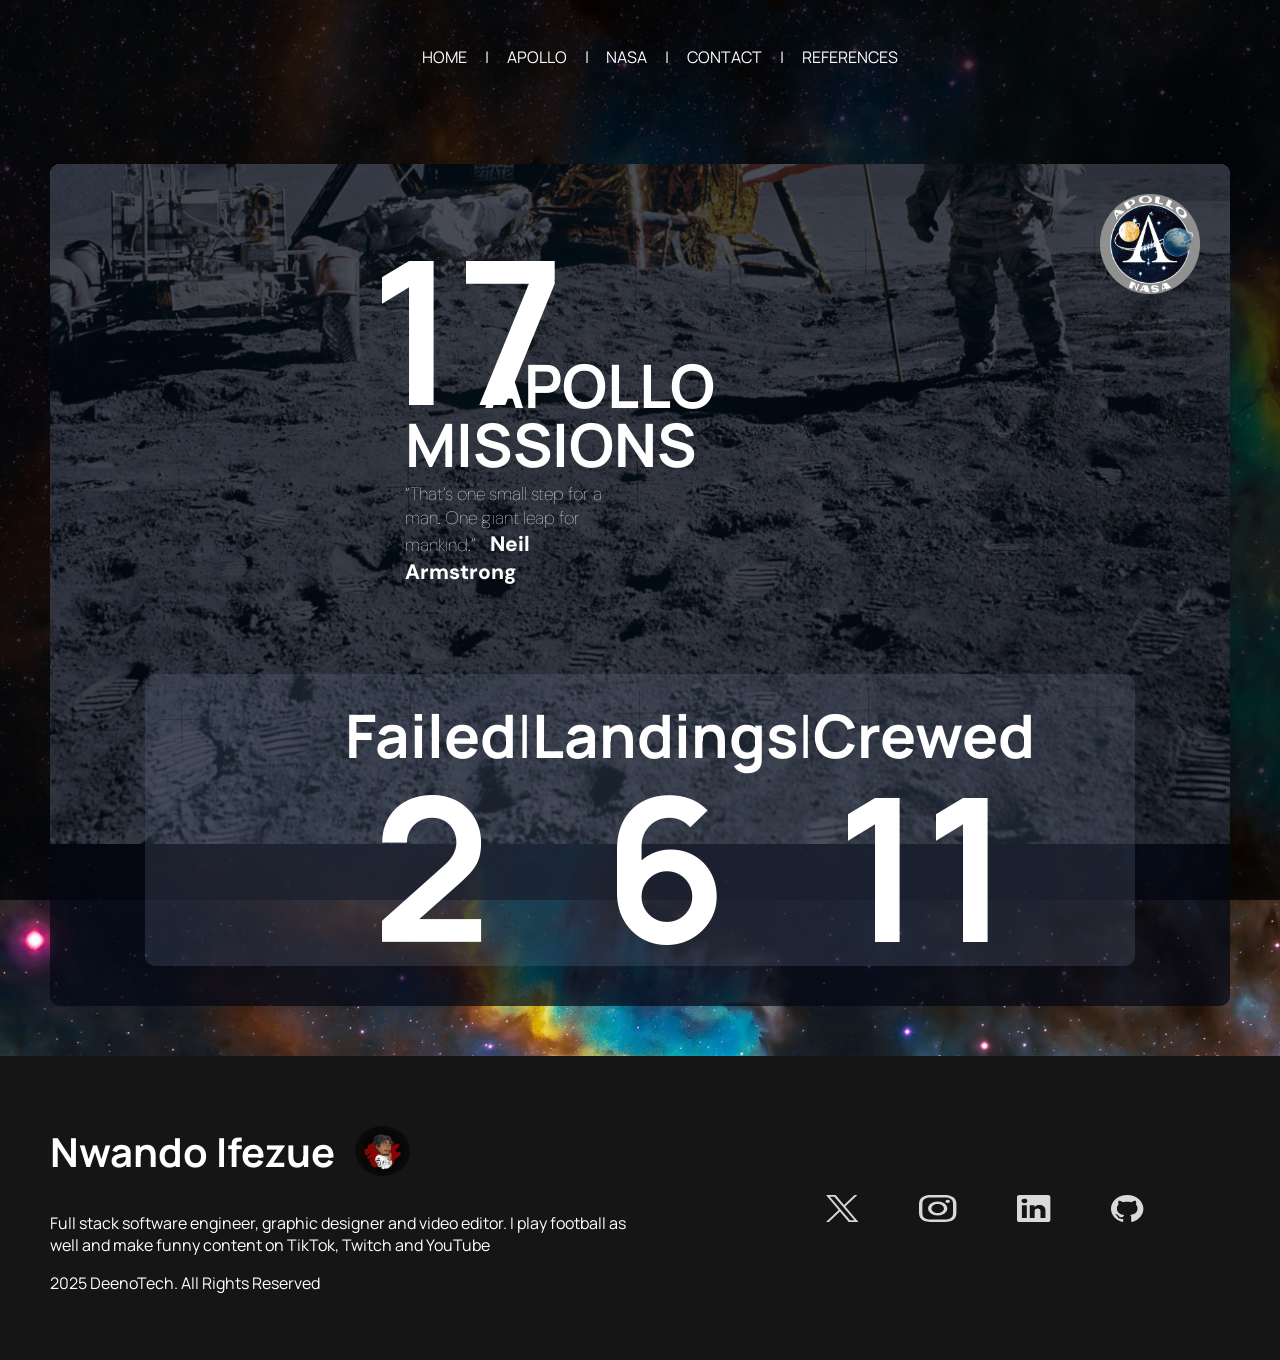
==== pages/apollo.html @ d7e418da "first commit: uploading project progress" ====
<html>
    <head>
        <link rel="stylesheet" href="../styles.css">
        <link href='https://fonts.googleapis.com/css?family=DM Sans' rel='stylesheet'>
        <link href='https://fonts.googleapis.com/css?family=Manrope' rel='stylesheet'>
    </head>
    <body id="apollo-page">
        <div id="background-fade"></div>
        <div class="global_navbar">
            <ul>
                <li><a href="../pages/index.html">HOME</a></li><span>|</span>
                <li><a href="../pages/apollo.html">APOLLO</a></li><span>|</span>
                <li><a href="../pages/nasa.html">NASA</a></li><span>|</span>
                <li><a href="">CONTACT</a></li><span>|</span>
                <li><a href="">REFERENCES</a></li>
            </ul>
        </div>
        <div id="main-body">
            <div id="top-section">
                <img src="../public/images/apollo-pic1.jpg" id="apollo-pic" alt="">
                <img src="../public/images/apollo-Logo.png" id="apollo-logo" alt="">
                <div id="big-text-container">
                    <div id="top-side">
                        <h1 id="big-number">17</h1><h1 id="text" class="heading">APOLLO</h1>
                    </div>
                    <div id="bottom-side">
                        <h1 id="text" class="heading">MISSIONS</h1>
                    </div>
                    <p id="quote">“That’s one small step for a man. One giant leap for mankind.”   <span>  Neil Armstrong</span></p>
                </div>
                <div id="metric-section">

                    <div class="item">
                        <h5>Failed</h5>
                        <h1>2</h1>
                    </div>
                    <span>|</span>
                    <div class="item">
                        <h5>Landings</h5>
                        <h1>6</h1>
                    </div>
                    <span>|</span>
                    <div class="item">
                        <h5>Crewed</h5>
                        <h1>11</h1>
                    </div>
                </div>
            </div>

        </div>
    </body>
        <footer class="global_footer">
            <div class="left-section">
                <div class="name-logo-box">
                    <h1>Nwando Ifezue</h1>
                    <img src="../public/images/deeno-logo.png" alt="">
                </div>
                <p>Full stack software engineer, graphic designer and video editor. I play football as well and make funny content on TikTok, Twitch and YouTube</p>
                <p>2025 DeenoTech. All Rights Reserved</p>
            </div>
            <div class="right-section">
                <div class="social-media-icons">
                    <svg width="33" height="27" viewBox="0 0 33 27" fill="none" xmlns="http://www.w3.org/2000/svg">
                    <path d="M19.2904 11.4339L31.356 0H28.4972L18.0159 9.92579L9.65061 0H0L12.6528 15.0109L0 27H2.85879L13.9205 16.5156L22.7567 27H32.4073L19.2904 11.4339ZM15.3736 15.1427L14.0896 13.647L3.88974 1.75698H8.28142L16.5155 11.3562L17.794 12.8518L28.4959 25.3286H24.1042L15.3736 15.1427Z" fill="#D9D9D9"/>
                    </svg>
                </div>
                <div class="social-media-icons">
                    <svg width="38" height="27" viewBox="0 0 38 27" fill="none" xmlns="http://www.w3.org/2000/svg">
                    <path d="M18.7211 0C13.6368 0 12.9992 0.015554 11.0024 0.0812265C9.00974 0.146778 7.64886 0.375025 6.45802 0.708692C5.22695 1.05369 4.18292 1.51533 3.14218 2.26582C2.10138 3.01631 1.46121 3.76926 0.982833 4.657C0.520008 5.51569 0.2036 6.49704 0.112585 7.93395C0.0215137 9.37389 0 9.83363 0 13.5C0 17.1664 0.0215137 17.6261 0.112585 19.066C0.2036 20.503 0.520008 21.4843 0.982833 22.343C1.46126 23.2307 2.10144 23.9836 3.14218 24.7342C4.18297 25.4847 5.22695 25.9463 6.45802 26.2913C7.64886 26.625 9.00974 26.8532 11.0024 26.9188C12.9992 26.9844 13.6368 27 18.7211 27C23.8054 27 24.443 26.9844 26.4398 26.9188C28.4324 26.8532 29.7933 26.625 30.9841 26.2913C32.2152 25.9463 33.2592 25.4847 34.3 24.7342C35.3408 23.9836 35.981 23.2307 36.4594 22.343C36.9221 21.4843 37.2386 20.503 37.3295 19.066C37.4206 17.6261 37.4422 17.1664 37.4422 13.5C37.4422 9.83363 37.4206 9.37389 37.3295 7.93395C37.2386 6.49704 36.9221 5.51569 36.4594 4.657C35.981 3.76926 35.3408 3.01631 34.3 2.26582C33.2592 1.51533 32.2152 1.05369 30.9841 0.708692C29.7933 0.375025 28.4324 0.146778 26.4398 0.0812265C24.443 0.015554 23.8054 0 18.7211 0ZM18.7211 2.43241C23.7198 2.43241 24.3119 2.4462 26.286 2.51115C28.1113 2.57115 29.1026 2.79108 29.7622 2.97596C30.6361 3.22089 31.2597 3.5134 31.9148 3.98581C32.57 4.45821 32.9756 4.90795 33.3153 5.53807C33.5716 6.01378 33.8766 6.72862 33.9598 8.04484C34.0499 9.46838 34.069 9.89537 34.069 13.5C34.069 17.1046 34.0499 17.5316 33.9598 18.9552C33.8766 20.2714 33.5716 20.9862 33.3153 21.4619C32.9756 22.0921 32.57 22.5418 31.9148 23.0142C31.2597 23.4866 30.6361 23.7791 29.7623 24.024C29.1026 24.2089 28.1113 24.4288 26.286 24.4888C24.3123 24.5538 23.7202 24.5676 18.7211 24.5676C13.722 24.5676 13.13 24.5538 11.1562 24.4888C9.33083 24.4288 8.33959 24.2089 7.67996 24.024C6.80603 23.7791 6.18241 23.4866 5.52736 23.0142C4.87225 22.5418 4.46655 22.092 4.1269 21.4619C3.87052 20.9862 3.5656 20.2714 3.48233 18.9552C3.39226 17.5316 3.37314 17.1046 3.37314 13.5C3.37314 9.89537 3.39226 9.46838 3.48233 8.04484C3.5656 6.72858 3.87052 6.01378 4.1269 5.53811C4.46655 4.90791 4.87225 4.45821 5.5273 3.98585C6.18241 3.5134 6.80609 3.22089 7.6799 2.97596C8.33958 2.79108 9.33089 2.57115 11.1562 2.51115C13.1302 2.4462 13.7224 2.43241 18.7211 2.43241" fill="#D9D9D9"/>
                    <path d="M18.7211 18.0002C15.2745 18.0002 12.4806 15.9855 12.4806 13.5002C12.4806 11.0149 15.2745 9.00017 18.7211 9.00017C22.1675 9.00017 24.9614 11.0149 24.9614 13.5002C24.9614 15.9855 22.1675 18.0002 18.7211 18.0002ZM18.7211 6.56776C13.4116 6.56776 9.10748 9.67149 9.10748 13.5002C9.10748 17.3289 13.4116 20.4326 18.7211 20.4326C24.0304 20.4326 28.3345 17.3289 28.3345 13.5002C28.3345 9.67149 24.0304 6.56776 18.7211 6.56776ZM30.9609 6.29386C30.9609 7.18859 29.9551 7.91385 28.7144 7.91385C27.4737 7.91385 26.4678 7.18859 26.4678 6.29386C26.4678 5.39916 27.4737 4.67383 28.7144 4.67383C29.9551 4.67383 30.9609 5.39916 30.9609 6.29386Z" fill="#D9D9D9"/>
                    </svg>
                </div>
                <div class="social-media-icons">
                    <svg width="34" height="27" viewBox="0 0 34 27" fill="none" xmlns="http://www.w3.org/2000/svg">
                    <path d="M33.3604 1.98529V25.0147C33.3604 25.5412 33.102 26.0462 32.642 26.4185C32.1819 26.7908 31.558 27 30.9074 27H2.45297C1.8024 27 1.17848 26.7908 0.718459 26.4185C0.258437 26.0462 0 25.5412 0 25.0147L0 1.98529C0 1.45876 0.258437 0.953794 0.718459 0.581479C1.17848 0.209164 1.8024 0 2.45297 0L30.9074 0C31.558 0 32.1819 0.209164 32.642 0.581479C33.102 0.953794 33.3604 1.45876 33.3604 1.98529ZM9.81189 10.3235H4.90594V23.0294H9.81189V10.3235ZM10.2534 5.95588C10.256 5.65554 10.1855 5.35773 10.0458 5.07945C9.90622 4.80117 9.70024 4.54787 9.43966 4.33402C9.17907 4.12017 8.869 3.94996 8.52714 3.8331C8.18527 3.71624 7.81832 3.65502 7.44722 3.65294H7.35892C6.60426 3.65294 5.88051 3.89557 5.34688 4.32746C4.81326 4.75934 4.51347 5.3451 4.51347 5.95588C4.51347 6.56666 4.81326 7.15242 5.34688 7.58431C5.88051 8.01619 6.60426 8.25882 7.35892 8.25882C7.73004 8.26621 8.09932 8.21435 8.44566 8.10619C8.79201 7.99803 9.10863 7.8357 9.37743 7.62847C9.64623 7.42124 9.86195 7.17318 10.0123 6.89845C10.1626 6.62372 10.2445 6.32772 10.2534 6.02735V5.95588ZM28.4545 15.3106C28.4545 11.4909 25.452 10.0059 22.4692 10.0059C21.4926 9.9663 20.5202 10.1347 19.6491 10.4942C18.7779 10.8537 18.0384 11.3917 17.5044 12.0547H17.367V10.3235H12.7555V23.0294H17.6614V16.2715C17.5905 15.5793 17.8599 14.8925 18.411 14.3602C18.9622 13.8279 19.7506 13.4931 20.605 13.4285H20.7914C22.3515 13.4285 23.5093 14.2226 23.5093 16.2238V23.0294H28.4152L28.4545 15.3106Z" fill="#D9D9D9"/>
                    </svg>
                </div>
                <div class="social-media-icons">
                    <svg width="33" height="27" viewBox="0 0 33 27" fill="none" xmlns="http://www.w3.org/2000/svg">
                    <path fill-rule="evenodd" clip-rule="evenodd" d="M16.217 0C7.24944 0 0 6.18747 0 13.8422C0 19.9611 4.64496 25.1406 11.0888 26.9737C11.8944 27.1115 12.1895 26.6759 12.1895 26.3094C12.1895 25.9885 12.1629 24.8886 12.1629 23.7425C7.65176 24.5676 6.71234 22.0924 6.71234 22.0924C5.98737 20.4881 4.91318 20.0758 4.91318 20.0758C3.43667 19.2279 5.02073 19.2279 5.02073 19.2279C6.65857 19.3195 7.51798 20.6487 7.51798 20.6487C8.9676 22.757 11.3035 22.1613 12.2433 21.7945C12.3774 20.9007 12.8073 20.282 13.2637 19.9383C9.66569 19.6174 5.88015 18.4257 5.88015 13.1087C5.88015 11.5962 6.52413 10.3587 7.54454 9.39624C7.38354 9.05256 6.81956 7.63141 7.70587 5.72932C7.70587 5.72932 9.07515 5.36257 12.1626 7.15019C13.4845 6.84719 14.8477 6.69305 16.217 6.69175C17.5863 6.69175 18.9822 6.85235 20.2711 7.15019C23.3589 5.36257 24.7282 5.72932 24.7282 5.72932C25.6145 7.63141 25.0502 9.05256 24.8892 9.39624C25.9365 10.3587 26.5539 11.5962 26.5539 13.1087C26.5539 18.4257 22.7684 19.5943 19.1435 19.9383C19.7344 20.3737 20.2442 21.1986 20.2442 22.505C20.2442 24.3612 20.2177 25.851 20.2177 26.3091C20.2177 26.6759 20.5131 27.1115 21.3184 26.974C27.7622 25.1403 32.4072 19.9611 32.4072 13.8422C32.4338 6.18747 25.1578 0 16.217 0Z" fill="#D9D9D9"/>
                    </svg>
                </div>
            </div>
        </footer>
        
</html>
---- styles.css ----
body{
    background-color: #000000;
    color: white;
    
}
.global_navbar{
    font-family: Manrope;
    width: 100%;
    padding: 30px 0px;
    display: flex;
    justify-content: center;
    align-items: center;
    ul{
        width: 40%;
        display: flex;
        justify-content: space-evenly;
        align-items: center;
        li{
            list-style: none;
            a{
                text-decoration: none;
                color: white;
            }
        }
        span{
            color: white;
        }
    }
}
#homepage{
    margin: 0px;
    #main-body{
        background-image: url('../deep_space_website/public/images/horizon_bg.jpg');
        background-repeat: no-repeat;
        background-size: cover;
        height: 95%;
        padding: 30px;
        display: flex;
        justify-content: center;
        align-items: center;
        #left-container{
            font-family: DM Sans;
            width: 50%;
            h1{
                font-size: 120px;
                font-weight: bold;
                padding: 0;
                margin: 0;
                line-height: 90%;
            }
            h1:last-child{
                color: #076BB6;
            }
            #button-container{
                display: flex;
                margin: 30px 0px;
                button{
                    width: 30%;
                    padding: 20px;
                    font-size: 18px;
                    font-weight: bold;
                    background-color: transparent;
                    color: white;
                    border: 2px solid #076BB6;
                    border-radius: 10px;
                    &:first-child{
                        margin-right: 20px
                    }
                }
            }
        };
        #right-container{
            width: 50%;
            /* height: 100%; */
            /* background-color: #07B68D; */
            #right-inner{
                background-color: #1B2740;
                border-radius: 15px;
                display: flex;
                /* justify-content: space-evenly; */
                align-items: center;
                #page-nav{
                    padding: 20px;
                    display: block;
                    justify-content: center;
                    align-self: center;
                    width: 40%;
                    .nav-btns{
                        padding: 40px;
                        margin: 30px 0px;
                        display: flex;
                        justify-content: center;
                        align-items: center;
                        border-radius: 15px;
                    }
                    #apollo-btn{
                        background-color: #7E6EA4;
                        width: 200px;
                        height: 200px;
                        img{
                            height: 120px;
                        }
                    }
                    #nasa-btn{
                        background-color: #707E9A;
                        width: 120px;
                        height: 120px;
                        img{
                            height: 60px;
                        }
                    }
                }
                #slide-anims{
                    width: 60%;
                    height: 50vh;
                    margin: 40px 0px;
                    position: relative;
                    .slide-boxes{
                        position: absolute;
                        border-radius: 20px;
                        height: 90%;
                        width: 70%;
                        /* top: 0px */
                    }
                    #aux-slide-1{
                        top: 0px;
                        left: 40px;
                        background-color: #1B2740;
                        border: 2px solid #07B68D;
                    }
                    #aux-slide-2{
                        top: 15px;
                        left: 30px;
                        background-color: #1B2740;
                        border: 2px solid #B67307;
                    }
                    #aux-slide-3{
                        top: 30px;
                        left: 20px;
                        background-color: #1B2740;
                        border: 2px solid #973131;
                    }
                    #main-slide{
                        /* z-index: 1; */
                        top: 45px;
                        left: 10px;
                        background-color: #076ab6;
                        overflow: hidden;
                        img{
                            width: 100%;
                            height: 100%;
                        }
                    }
                }
            }
        };
    }
}

#nasa-page{
    background-image: url('../deep_space_website/public/images/nasa-bg.jpg');
    background-repeat: no-repeat;
    background-size: cover;
    #background-fade{
        background-color: #00000099;
        height: 100%;
        width: 100%;
        z-index: -1;
        position: fixed;
    }
    margin: 0px;
    padding: 0px 40px;
    font-family: Manrope;
    #main-body{
        margin-top: 50px;
        height: 100%;
        #intro{
            margin: 30px;
            overflow: hidden;
            h1{
                text-align: center;
                margin: 20px 0px;
            }
            #intro-article {
                #img-container{
                    float: left;
                    margin-right: 15px;
                    width: 40%;
                    padding: 30px;
                    opacity: 60%;
                    position: relative;
                    .article-img{
                        width: 100%;
                    }
                    .article-logo{
                        width: 20%;
                        position: absolute;
                        top: 40%;
                        right: 40%;
                    }
                }
                #text-container{
                    padding: 30px;
                }
            }
        }
        #achievments{
            margin: 100px 0px;
            padding: 30px;
            font-size: 20px;
            display: block;
            justify-content: center;
            align-items: center;
            h1{
                text-align: center;
            }
            #list-container{
                li{
                    margin: 20px;
                }
            }
        }
        #space-shuttles{
            padding: 50px;
            width: 100%;
            display: flex;
            justify-content: center;
            #grid-container{
                display: grid;
                grid-template-columns: repeat(5, 1fr);
                grid-template-rows: repeat(4, 1fr);
                width: 70%;
                aspect-ratio: 4 / 3;
                gap: 4px;
                padding: 4px;
                /* border: 1px solid hsl(210deg 8% 50%); */
                border-radius: 4px;
                .shuttle-box{
                    background-color: #0000008b;  
                    display: grid;
                    place-content: center;
                    overflow: hidden;
                    border-radius: 2px;
                    color: white;
                    font-weight: bold;      
                    position: relative;  
                    justify-content: center;
                    align-items: center;   
                    border-radius: 10px;
                    margin: 10px;
                    img{
                        position: absolute;
                        margin: auto;
                        z-index: -1;
                    }
                    .intext-box{
                        position: absolute;
                        width: 100%;
                        /* text-align: left; */
                        top: 0px;
                        padding: 20px;
                        h3{
                            font-size: 35px;
                            font-weight: bold;
                            margin: 0px;
                        }
                        p{
                            font-size: 20px;
                            font-style: normal;
                            font-weight: 900;
                        }
                    }
                }
                .text-box{
                    height: 100%;
                    border-radius: 10px;
                }
                #shuttle-1{
                    grid-column: span 3;
                    img{
                        width: 100%;
                    }
                }
                #text-box-1{
                    grid-column: span 2;
                    display: flex;

                    #text-container{
                        margin-top: auto;
                        padding: 10px;
                        h1{
                            font-size: 50px;
                            margin: 0px;
                        }
                    }
                }
                #shuttle-2{
                    grid-column: span 2;
                    grid-row: span 3;
                    img{
                        height: 100%;
                    }

                }
                #shuttle-3{
                    grid-row: span 1;
                    grid-column: span 3;
                    img{
                        width: 100%;
                    }
                }
                #shuttle-4{
                    grid-row: span 2;
                    grid-column: span 2;
                    img{
                        height: 100%;
                    }
                }
                #text-box-2{
                    grid-row: span 2;
                    display: flex;
                    #text-box-2_wrapper{
                        margin: auto;
                        h1{
                            font-size: 60px;
                            margin: 0px;
                        }
                        p{
                            font-size: 20px;
                            margin: 0px;
                        }
                        #missions-metric{
                            h1{
                                color: #6B75FF;
                            }
                        }
                        #shuttles-metric{
                            h1{
                                color: #278EDC;
                            }
                        }
                    }
                }
            }
            
        }

        #space-station{
            display: flex;
            justify-content:center;
            padding: 100px;
            #image{
                background-color: #000000;
                width: 40%;
                margin-right: 30px;
                position: relative;
                #text-container{
                    position: absolute;
                    bottom: 0px;
                    padding: 20px;
                    h1{
                        font-size: 70px;
                        margin: 0%;
                        font-weight: bold;
                    }
                }
                img{
                    width: 100%;
                    opacity: 50%;
                }
            }
            #text{
                width: 40%;
            }
        }

        #nasa-iotd{
            width: 100%;
            text-align: center;
            margin-top: 300px;
            h1{
                padding: 30px;
            }
            img{
                border-radius: 10px;
            }
        }
    }
}

#apollo-page{
    background-image: url('./public/images/apollo-bg.jpg');
    background-repeat: no-repeat;
    background-size: cover;
    margin: 0px;
    font-family: Manrope;
    #background-fade{
        background-color: #000000bf;
        height: 100%;
        width: 100%;
        z-index: -1;
        position: absolute;
    }
    #main-body{
        padding: 50px;
        #top-section{
            background-color: #040815b6;  
            border-radius: 10px;
            overflow: hidden;
            position: relative;
            place-content: center;
            justify-content: center;
            align-items: center;
            margin: 0px;
            #apollo-logo{
                position: absolute;
                width: 100px;
                right: 0px;
                margin: 30px;
            }
            #apollo-pic{
                position: absolute;
                margin: -500px 0px -100px 0px;
                z-index: -1;
                width: 100%;
                transform: scaleX(-1);
            }
            #big-text-container{
                justify-content: center;
                align-items: center;
                width: 20%;
                padding: 20px;
                margin: 50px 300px;
                .heading{
                    font-size: 60px;
                    margin: 0px;
                    line-height: 40px;
                }
                #top-side{
                    display: flex;
                    position: relative;
                    #big-number{
                        font-size: 200px;
                        line-height: 190px;
                        font-weight: bold;
                        margin: 0px;
                    }
                    #text{
                        position: absolute;
                        margin-top: auto;
                        top: 130.5px;
                        left: 113.5px;
                    }
                }
                #bottom-side{
                    #text{
                        margin-left: 35px;
                    }
                }
                #quote{
                    font-size: 18px;
                    font-family: DM Sans;
                    font-weight: 100;
                    margin-left: 35px;

                }
                span{
                    font-size: 21;
                    font-weight: 800;
                    margin-left: 10px;
                }
            }
            #metric-section{
                background-color: #707e9a37;
                display: flex;
                justify-content: space-between;
                padding: 20px 200px 10px 200px;
                width: 50%;
                margin: auto;
                margin-bottom: 40px;
                border-radius: 10px;
                span{
                    font-size: 60px;
                }
                .item{
                    text-align: center;
                    h5{
                        margin: 0px;
                        font-size: 60px;
                    }
                    h1{
                        font-size: 200px;
                        margin: 0px;
                        line-height: 180px;
                    }
                }
            }
        }
    }
}

.global_footer{
    background-color: #151515;
    color: white;
    display: flex;
    align-items: center;
    font-family: Manrope;
    .left-section{
        padding: 50px;
        width: 50%;
        .name-logo-box{
            display: flex;
            align-items: center;
            h1{
                font-size: 40px;
                margin: 0px;
            }
            img{
                height: 50px;
                margin: 20px;
                border-radius: 50%;
            }
        }
    }
    .right-section{
        width: 50%;
        display: flex;
        justify-content: center;
        align-items: center;
        .social-media-icons{
            margin: 30px;
        }
    }
}
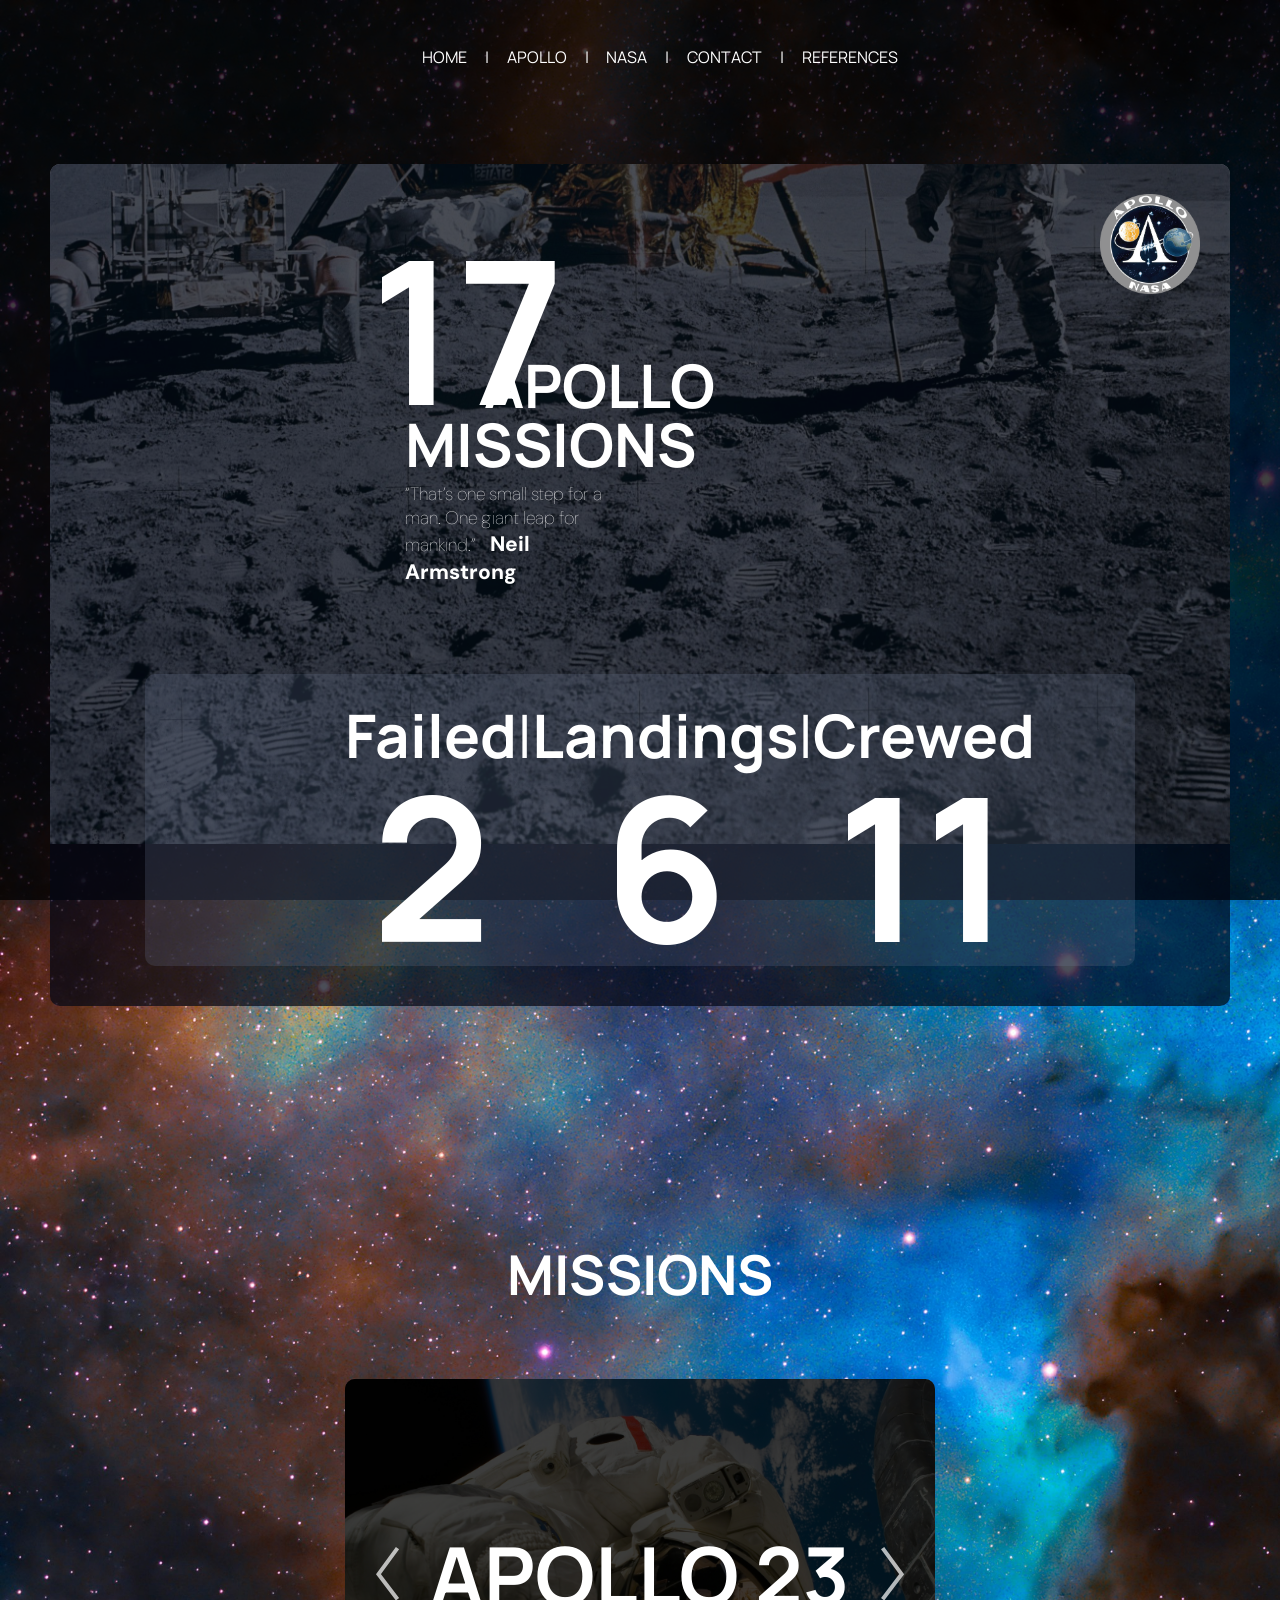
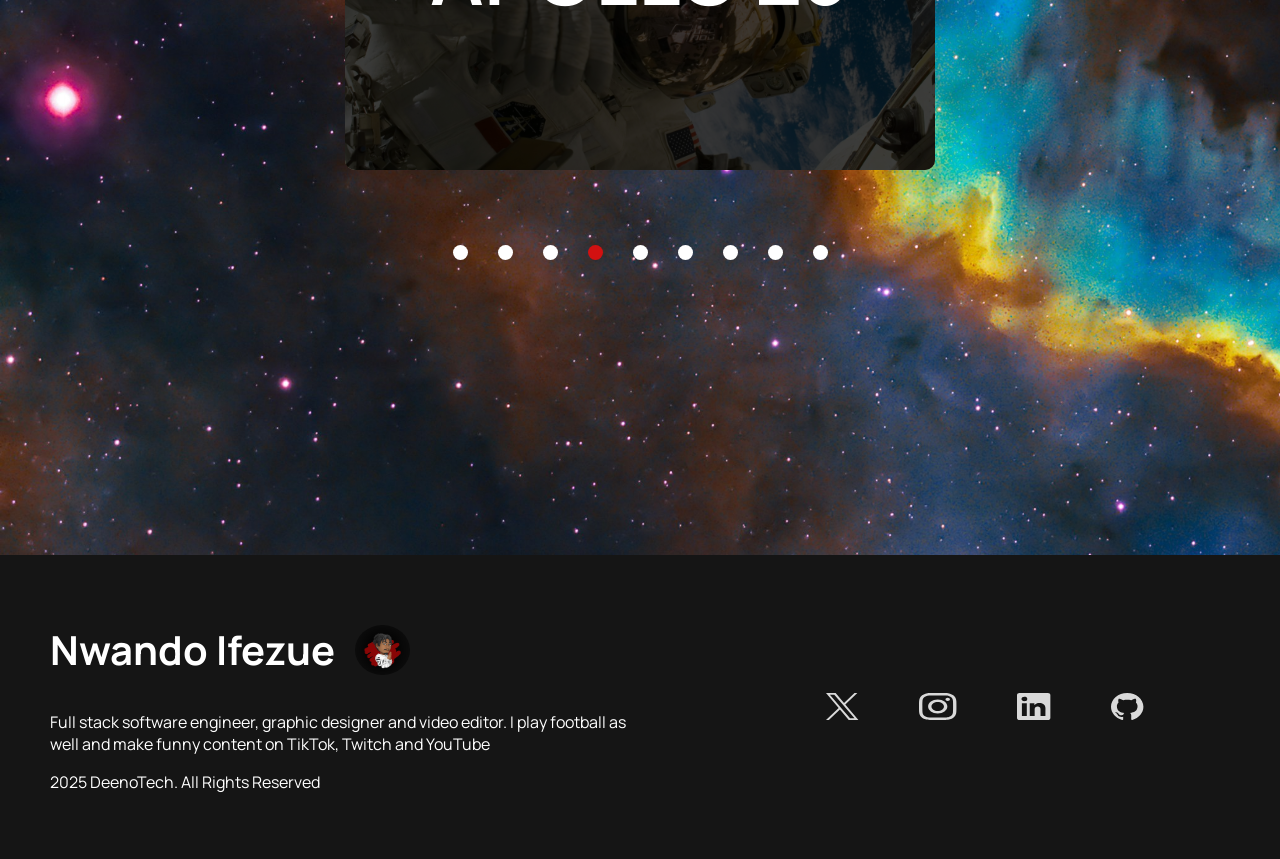
==== commit 08ef720c: "apollo page" ====
--- a/pages/apollo.html
+++ b/pages/apollo.html
@@ -46,7 +46,36 @@
                     </div>
                 </div>
             </div>
+            <div id="missions">
+                <h1 id="header">MISSIONS</h1>
 
+                <div id="carousel-container">
+                    <div id="active-carousel">
+                        <div id="carousel-options">
+                            <button id="prev" class="carousel-buttons">
+                                <img src="../public/assets/chevron-left.svg" alt="">
+                            </button>
+                            <h1 id="active-carousel-label">APOLLO 23</h1>
+                            <button id="next" class="carousel-buttons">
+                                <img src="../public/assets/chevron-right.svg" alt="">
+                            </button>
+                        </div>
+                        <img src="../public/images/floating-in-space.jpg" id="active-carousel-image" alt="">
+                    </div>
+                </div>
+
+                <div id="active-carousel-indicator">
+                    <span class="carousel-indicator"></span>
+                    <span class="carousel-indicator"></span>
+                    <span class="carousel-indicator"></span>
+                    <span class="carousel-indicator active"></span>
+                    <span class="carousel-indicator"></span>
+                    <span class="carousel-indicator"></span>
+                    <span class="carousel-indicator"></span>
+                    <span class="carousel-indicator"></span>
+                    <span class="carousel-indicator"></span>
+                </div>
+            </div>
         </div>
     </body>
         <footer class="global_footer">
--- a/styles.css
+++ b/styles.css
@@ -399,7 +399,7 @@
         height: 100%;
         width: 100%;
         z-index: -1;
-        position: absolute;
+        position: fixed;
     }
     #main-body{
         padding: 50px;
@@ -496,6 +496,69 @@
                 }
             }
         }
+        #missions{
+            text-align: center; 
+            margin: 200px 0px;
+            #header{
+                font-size: 55px;
+                padding: 30px;
+            }
+            #carousel-container{
+                display: flex;
+                justify-content: center;
+                align-items: center;
+                width: 100%;
+                margin: 20px 0px;
+                #active-carousel{
+                    width: 50%;
+                    height: 50%;
+                    position: relative;
+                    border-radius: 10px;
+                    overflow: hidden;
+                    #active-carousel-image{
+                        width: 100%;
+                    }
+                    #carousel-options{
+                        position: absolute;
+                        width: 100%;
+                        height: 100%;
+                        z-index: 1;
+                        background-color: #000000c2;
+                        display: flex;
+                        align-items: center;
+                        justify-content: space-evenly;
+                        #active-carousel-label{
+                            font-size: 80px;
+                        }
+                        .carousel-buttons{
+                            padding: 0px;
+                            margin: 0px;
+                            border: none;
+                            background-color: rgba(0, 0, 0, 0);
+                            color: white;
+                        }
+                    }
+                }
+            }
+
+            #active-carousel-indicator{
+                display: flex;
+                justify-content: center;
+                align-items: center;
+                padding: 30px;
+                margin: 30px;
+                .carousel-indicator{
+                    height: 15px;
+                    width: 15px;
+                    border-radius: 50%;
+                    background-color: #ffffff;
+                    margin: 15px;
+                }
+                .active{
+                    background-color: #D21111;
+                }
+            }
+        }
     }
 }
 
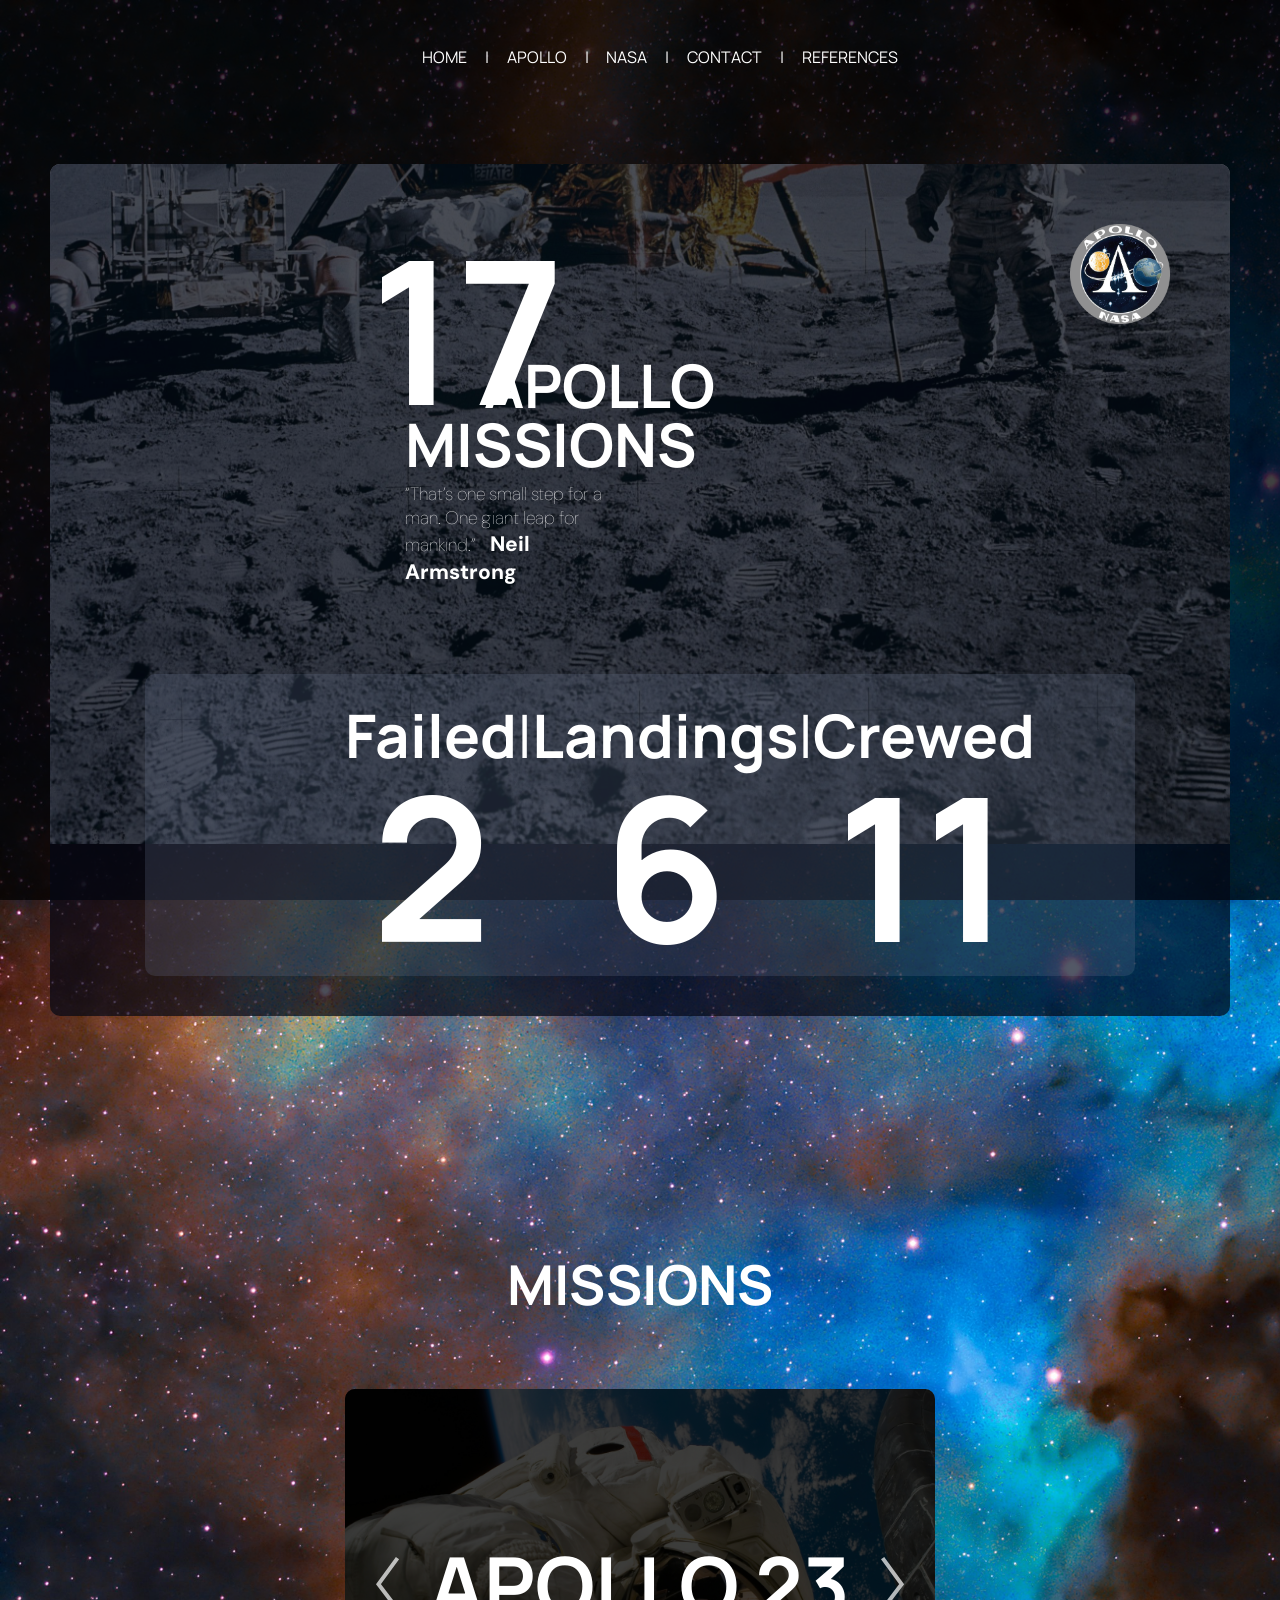
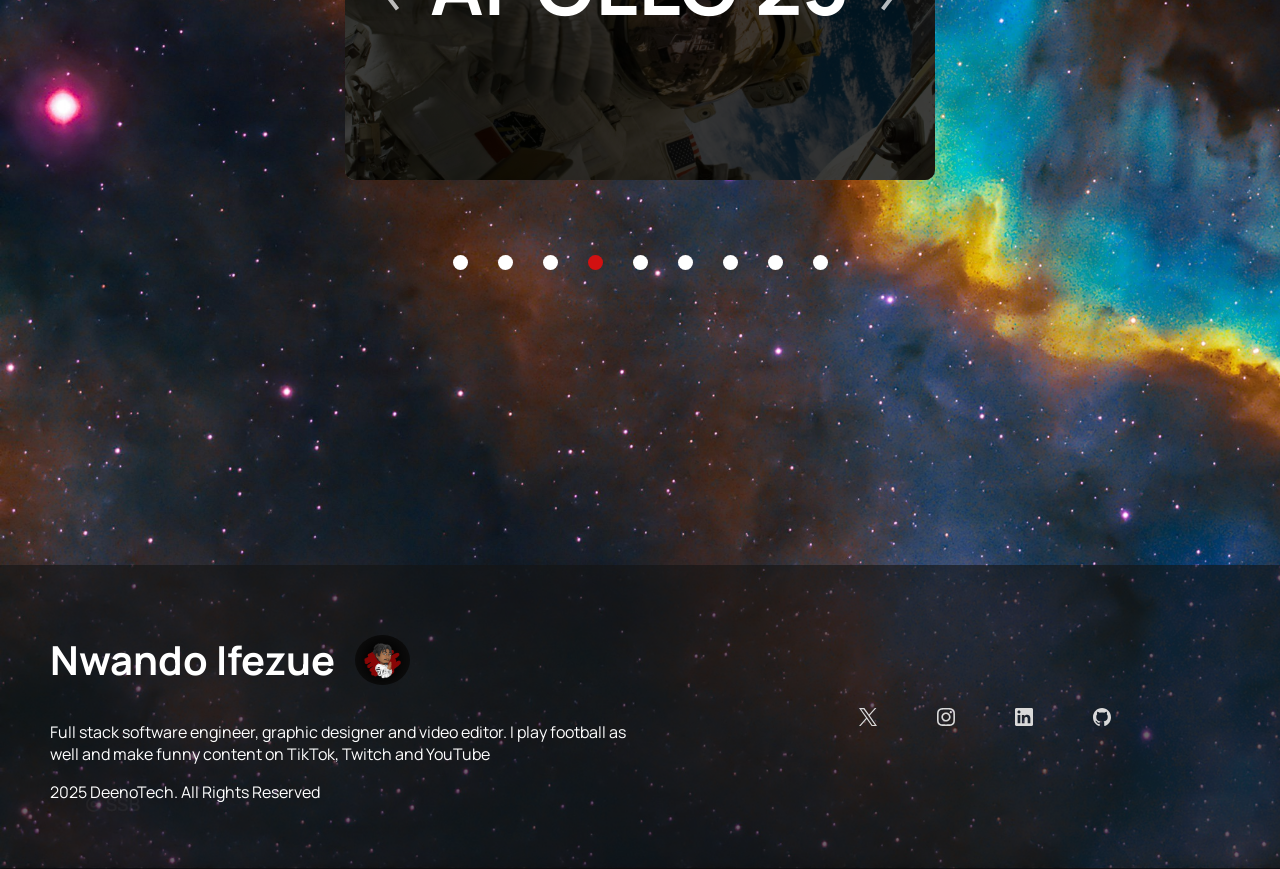
==== commit 7d88da0f: "contact page and changed moved svgs to files" ====
--- a/pages/apollo.html
+++ b/pages/apollo.html
@@ -11,7 +11,7 @@
                 <li><a href="../pages/index.html">HOME</a></li><span>|</span>
                 <li><a href="../pages/apollo.html">APOLLO</a></li><span>|</span>
                 <li><a href="../pages/nasa.html">NASA</a></li><span>|</span>
-                <li><a href="">CONTACT</a></li><span>|</span>
+                <li><a href="../pages/contact.html">CONTACT</a></li><span>|</span>
                 <li><a href="">REFERENCES</a></li>
             </ul>
         </div>
@@ -78,38 +78,29 @@
             </div>
         </div>
     </body>
-        <footer class="global_footer">
-            <div class="left-section">
-                <div class="name-logo-box">
-                    <h1>Nwando Ifezue</h1>
-                    <img src="../public/images/deeno-logo.png" alt="">
-                </div>
-                <p>Full stack software engineer, graphic designer and video editor. I play football as well and make funny content on TikTok, Twitch and YouTube</p>
-                <p>2025 DeenoTech. All Rights Reserved</p>
-            </div>
-            <div class="right-section">
-                <div class="social-media-icons">
-                    <svg width="33" height="27" viewBox="0 0 33 27" fill="none" xmlns="http://www.w3.org/2000/svg">
-                    <path d="M19.2904 11.4339L31.356 0H28.4972L18.0159 9.92579L9.65061 0H0L12.6528 15.0109L0 27H2.85879L13.9205 16.5156L22.7567 27H32.4073L19.2904 11.4339ZM15.3736 15.1427L14.0896 13.647L3.88974 1.75698H8.28142L16.5155 11.3562L17.794 12.8518L28.4959 25.3286H24.1042L15.3736 15.1427Z" fill="#D9D9D9"/>
-                    </svg>
-                </div>
-                <div class="social-media-icons">
-                    <svg width="38" height="27" viewBox="0 0 38 27" fill="none" xmlns="http://www.w3.org/2000/svg">
-                    <path d="M18.7211 0C13.6368 0 12.9992 0.015554 11.0024 0.0812265C9.00974 0.146778 7.64886 0.375025 6.45802 0.708692C5.22695 1.05369 4.18292 1.51533 3.14218 2.26582C2.10138 3.01631 1.46121 3.76926 0.982833 4.657C0.520008 5.51569 0.2036 6.49704 0.112585 7.93395C0.0215137 9.37389 0 9.83363 0 13.5C0 17.1664 0.0215137 17.6261 0.112585 19.066C0.2036 20.503 0.520008 21.4843 0.982833 22.343C1.46126 23.2307 2.10144 23.9836 3.14218 24.7342C4.18297 25.4847 5.22695 25.9463 6.45802 26.2913C7.64886 26.625 9.00974 26.8532 11.0024 26.9188C12.9992 26.9844 13.6368 27 18.7211 27C23.8054 27 24.443 26.9844 26.4398 26.9188C28.4324 26.8532 29.7933 26.625 30.9841 26.2913C32.2152 25.9463 33.2592 25.4847 34.3 24.7342C35.3408 23.9836 35.981 23.2307 36.4594 22.343C36.9221 21.4843 37.2386 20.503 37.3295 19.066C37.4206 17.6261 37.4422 17.1664 37.4422 13.5C37.4422 9.83363 37.4206 9.37389 37.3295 7.93395C37.2386 6.49704 36.9221 5.51569 36.4594 4.657C35.981 3.76926 35.3408 3.01631 34.3 2.26582C33.2592 1.51533 32.2152 1.05369 30.9841 0.708692C29.7933 0.375025 28.4324 0.146778 26.4398 0.0812265C24.443 0.015554 23.8054 0 18.7211 0ZM18.7211 2.43241C23.7198 2.43241 24.3119 2.4462 26.286 2.51115C28.1113 2.57115 29.1026 2.79108 29.7622 2.97596C30.6361 3.22089 31.2597 3.5134 31.9148 3.98581C32.57 4.45821 32.9756 4.90795 33.3153 5.53807C33.5716 6.01378 33.8766 6.72862 33.9598 8.04484C34.0499 9.46838 34.069 9.89537 34.069 13.5C34.069 17.1046 34.0499 17.5316 33.9598 18.9552C33.8766 20.2714 33.5716 20.9862 33.3153 21.4619C32.9756 22.0921 32.57 22.5418 31.9148 23.0142C31.2597 23.4866 30.6361 23.7791 29.7623 24.024C29.1026 24.2089 28.1113 24.4288 26.286 24.4888C24.3123 24.5538 23.7202 24.5676 18.7211 24.5676C13.722 24.5676 13.13 24.5538 11.1562 24.4888C9.33083 24.4288 8.33959 24.2089 7.67996 24.024C6.80603 23.7791 6.18241 23.4866 5.52736 23.0142C4.87225 22.5418 4.46655 22.092 4.1269 21.4619C3.87052 20.9862 3.5656 20.2714 3.48233 18.9552C3.39226 17.5316 3.37314 17.1046 3.37314 13.5C3.37314 9.89537 3.39226 9.46838 3.48233 8.04484C3.5656 6.72858 3.87052 6.01378 4.1269 5.53811C4.46655 4.90791 4.87225 4.45821 5.5273 3.98585C6.18241 3.5134 6.80609 3.22089 7.6799 2.97596C8.33958 2.79108 9.33089 2.57115 11.1562 2.51115C13.1302 2.4462 13.7224 2.43241 18.7211 2.43241" fill="#D9D9D9"/>
-                    <path d="M18.7211 18.0002C15.2745 18.0002 12.4806 15.9855 12.4806 13.5002C12.4806 11.0149 15.2745 9.00017 18.7211 9.00017C22.1675 9.00017 24.9614 11.0149 24.9614 13.5002C24.9614 15.9855 22.1675 18.0002 18.7211 18.0002ZM18.7211 6.56776C13.4116 6.56776 9.10748 9.67149 9.10748 13.5002C9.10748 17.3289 13.4116 20.4326 18.7211 20.4326C24.0304 20.4326 28.3345 17.3289 28.3345 13.5002C28.3345 9.67149 24.0304 6.56776 18.7211 6.56776ZM30.9609 6.29386C30.9609 7.18859 29.9551 7.91385 28.7144 7.91385C27.4737 7.91385 26.4678 7.18859 26.4678 6.29386C26.4678 5.39916 27.4737 4.67383 28.7144 4.67383C29.9551 4.67383 30.9609 5.39916 30.9609 6.29386Z" fill="#D9D9D9"/>
-                    </svg>
-                </div>
-                <div class="social-media-icons">
-                    <svg width="34" height="27" viewBox="0 0 34 27" fill="none" xmlns="http://www.w3.org/2000/svg">
-                    <path d="M33.3604 1.98529V25.0147C33.3604 25.5412 33.102 26.0462 32.642 26.4185C32.1819 26.7908 31.558 27 30.9074 27H2.45297C1.8024 27 1.17848 26.7908 0.718459 26.4185C0.258437 26.0462 0 25.5412 0 25.0147L0 1.98529C0 1.45876 0.258437 0.953794 0.718459 0.581479C1.17848 0.209164 1.8024 0 2.45297 0L30.9074 0C31.558 0 32.1819 0.209164 32.642 0.581479C33.102 0.953794 33.3604 1.45876 33.3604 1.98529ZM9.81189 10.3235H4.90594V23.0294H9.81189V10.3235ZM10.2534 5.95588C10.256 5.65554 10.1855 5.35773 10.0458 5.07945C9.90622 4.80117 9.70024 4.54787 9.43966 4.33402C9.17907 4.12017 8.869 3.94996 8.52714 3.8331C8.18527 3.71624 7.81832 3.65502 7.44722 3.65294H7.35892C6.60426 3.65294 5.88051 3.89557 5.34688 4.32746C4.81326 4.75934 4.51347 5.3451 4.51347 5.95588C4.51347 6.56666 4.81326 7.15242 5.34688 7.58431C5.88051 8.01619 6.60426 8.25882 7.35892 8.25882C7.73004 8.26621 8.09932 8.21435 8.44566 8.10619C8.79201 7.99803 9.10863 7.8357 9.37743 7.62847C9.64623 7.42124 9.86195 7.17318 10.0123 6.89845C10.1626 6.62372 10.2445 6.32772 10.2534 6.02735V5.95588ZM28.4545 15.3106C28.4545 11.4909 25.452 10.0059 22.4692 10.0059C21.4926 9.9663 20.5202 10.1347 19.6491 10.4942C18.7779 10.8537 18.0384 11.3917 17.5044 12.0547H17.367V10.3235H12.7555V23.0294H17.6614V16.2715C17.5905 15.5793 17.8599 14.8925 18.411 14.3602C18.9622 13.8279 19.7506 13.4931 20.605 13.4285H20.7914C22.3515 13.4285 23.5093 14.2226 23.5093 16.2238V23.0294H28.4152L28.4545 15.3106Z" fill="#D9D9D9"/>
-                    </svg>
-                </div>
-                <div class="social-media-icons">
-                    <svg width="33" height="27" viewBox="0 0 33 27" fill="none" xmlns="http://www.w3.org/2000/svg">
-                    <path fill-rule="evenodd" clip-rule="evenodd" d="M16.217 0C7.24944 0 0 6.18747 0 13.8422C0 19.9611 4.64496 25.1406 11.0888 26.9737C11.8944 27.1115 12.1895 26.6759 12.1895 26.3094C12.1895 25.9885 12.1629 24.8886 12.1629 23.7425C7.65176 24.5676 6.71234 22.0924 6.71234 22.0924C5.98737 20.4881 4.91318 20.0758 4.91318 20.0758C3.43667 19.2279 5.02073 19.2279 5.02073 19.2279C6.65857 19.3195 7.51798 20.6487 7.51798 20.6487C8.9676 22.757 11.3035 22.1613 12.2433 21.7945C12.3774 20.9007 12.8073 20.282 13.2637 19.9383C9.66569 19.6174 5.88015 18.4257 5.88015 13.1087C5.88015 11.5962 6.52413 10.3587 7.54454 9.39624C7.38354 9.05256 6.81956 7.63141 7.70587 5.72932C7.70587 5.72932 9.07515 5.36257 12.1626 7.15019C13.4845 6.84719 14.8477 6.69305 16.217 6.69175C17.5863 6.69175 18.9822 6.85235 20.2711 7.15019C23.3589 5.36257 24.7282 5.72932 24.7282 5.72932C25.6145 7.63141 25.0502 9.05256 24.8892 9.39624C25.9365 10.3587 26.5539 11.5962 26.5539 13.1087C26.5539 18.4257 22.7684 19.5943 19.1435 19.9383C19.7344 20.3737 20.2442 21.1986 20.2442 22.505C20.2442 24.3612 20.2177 25.851 20.2177 26.3091C20.2177 26.6759 20.5131 27.1115 21.3184 26.974C27.7622 25.1403 32.4072 19.9611 32.4072 13.8422C32.4338 6.18747 25.1578 0 16.217 0Z" fill="#D9D9D9"/>
-                    </svg>
-                </div>
-            </div>
-        </footer>
+    <footer class="global_footer">
+    <div class="left-section">
+        <div class="name-logo-box">
+            <h1>Nwando Ifezue</h1>
+            <img src="../public/images/deeno-logo.png" alt="">
+        </div>
+        <p>Full stack software engineer, graphic designer and video editor. I play football as well and make funny content on TikTok, Twitch and YouTube</p>
+        <p>2025 DeenoTech. All Rights Reserved</p>
+    </div>
+    <div class="right-section">
+        <div class="social-media-icons">
+            <img src="../public/assets/x.svg" alt="">
+        </div>
+        <div class="social-media-icons">
+           <img src="../public/assets/instagram.svg" alt="">
+        </div>
+        <div class="social-media-icons">
+            <img src="../public/assets/linkedin.svg" alt="">
+        </div>
+        <div class="social-media-icons">
+            <img src="../public/assets/github.svg" alt="">
+        </div>
+    </div>
+    </footer>
         
 </html>
--- a/styles.css
+++ b/styles.css
@@ -154,6 +154,180 @@
                 }
             }
         };
+    }
+}
+
+#apollo-page{
+    background-image: url('./public/images/apollo-bg.jpg');
+    background-repeat: no-repeat;
+    background-size: cover;
+    margin: 0px;
+    font-family: Manrope;
+    #background-fade{
+        background-color: #000000bf;
+        height: 100%;
+        width: 100%;
+        z-index: -1;
+        position: fixed;
+    }
+    #main-body{
+        padding: 50px;
+        #top-section{
+            background-color: #040815b6;  
+            border-radius: 10px;
+            overflow: hidden;
+            position: relative;
+            place-content: center;
+            justify-content: center;
+            align-items: center;
+            margin: 0px;
+            #apollo-logo{
+                position: absolute;
+                width: 100px;
+                right: 0px;
+                margin: 60px;
+            }
+            #apollo-pic{
+                position: absolute;
+                margin: -500px 0px -100px 0px;
+                z-index: -1;
+                width: 100%;
+                transform: scaleX(-1);
+            }
+            #big-text-container{
+                justify-content: center;
+                align-items: center;
+                width: 20%;
+                padding: 20px;
+                margin: 50px 300px;
+                .heading{
+                    font-size: 60px;
+                    margin: 0px;
+                    line-height: 40px;
+                }
+                #top-side{
+                    display: flex;
+                    position: relative;
+                    #big-number{
+                        font-size: 200px;
+                        line-height: 190px;
+                        font-weight: bold;
+                        margin: 0px;
+                    }
+                    #text{
+                        position: absolute;
+                        margin-top: auto;
+                        top: 130.5px;
+                        left: 113.5px;
+                    }
+                }
+                #bottom-side{
+                    #text{
+                        margin-left: 35px;
+                    }
+                }
+                #quote{
+                    font-size: 18px;
+                    font-family: DM Sans;
+                    font-weight: 100;
+                    margin-left: 35px;
+
+                }
+                span{
+                    font-size: 21;
+                    font-weight: 800;
+                    margin-left: 10px;
+                }
+            }
+            #metric-section{
+                background-color: #707e9a37;
+                display: flex;
+                justify-content: space-between;
+                padding: 20px 200px 20px 200px;
+                width: 50%;
+                margin: auto;
+                margin-bottom: 40px;
+                border-radius: 10px;
+                span{
+                    font-size: 60px;
+                }
+                .item{
+                    text-align: center;
+                    h5{
+                        margin: 0px;
+                        font-size: 60px;
+                    }
+                    h1{
+                        font-size: 200px;
+                        margin: 0px;
+                        line-height: 180px;
+                    }
+                }
+            }
+        }
+        #missions{
+            text-align: center; 
+            margin: 200px 0px;
+            #header{
+                font-size: 55px;
+                padding: 30px;
+            }
+            #carousel-container{
+                display: flex;
+                justify-content: center;
+                align-items: center;
+                width: 100%;
+                margin: 20px 0px;
+                #active-carousel{
+                    width: 50%;
+                    height: 50%;
+                    position: relative;
+                    border-radius: 10px;
+                    overflow: hidden;
+                    #active-carousel-image{
+                        width: 100%;
+                    }
+                    #carousel-options{
+                        position: absolute;
+                        width: 100%;
+                        height: 100%;
+                        z-index: 1;
+                        background-color: #000000c2;
+                        display: flex;
+                        align-items: center;
+                        justify-content: space-evenly;
+                        #active-carousel-label{
+                            font-size: 80px;
+                        }
+                        .carousel-buttons{
+                            padding: 0px;
+                            margin: 0px;
+                            border: none;
+                            background-color: rgba(0, 0, 0, 0);
+                            color: white;
+                        }
+                    }
+                }
+            }
+
+            #active-carousel-indicator{
+                display: flex;
+                justify-content: center;
+                align-items: center;
+                padding: 30px;
+                margin: 30px;
+                .carousel-indicator{
+                    height: 15px;
+                    width: 15px;
+                    border-radius: 50%;
+                    background-color: #ffffff;
+                    margin: 15px;
+                }
+                .active{
+                    background-color: #D21111;
+                }
+            }
+        }
     }
 }
 
@@ -388,174 +562,92 @@
     }
 }
 
-#apollo-page{
-    background-image: url('./public/images/apollo-bg.jpg');
+#contact-page{
+    background-image: url('/deep_space_website/public/images/contact-bg.jpg');
     background-repeat: no-repeat;
     background-size: cover;
+    background-position: center;
     margin: 0px;
-    font-family: Manrope;
+    font-family: Marcellus;
     #background-fade{
-        background-color: #000000bf;
+        background-color: #00000068;
         height: 100%;
         width: 100%;
         z-index: -1;
         position: fixed;
-    }
+    };
     #main-body{
-        padding: 50px;
-        #top-section{
-            background-color: #040815b6;  
-            border-radius: 10px;
-            overflow: hidden;
-            position: relative;
-            place-content: center;
-            justify-content: center;
-            align-items: center;
-            margin: 0px;
-            #apollo-logo{
-                position: absolute;
-                width: 100px;
-                right: 0px;
-                margin: 30px;
-            }
-            #apollo-pic{
-                position: absolute;
-                margin: -500px 0px -100px 0px;
-                z-index: -1;
-                width: 100%;
-                transform: scaleX(-1);
-            }
-            #big-text-container{
-                justify-content: center;
-                align-items: center;
-                width: 20%;
-                padding: 20px;
-                margin: 50px 300px;
-                .heading{
-                    font-size: 60px;
+        padding: 30px 100px;
+        margin: 50px 100px 200px 100px;
+        #top-container{
+            width: 50%;
+            #title{
+                font-size: 100px;
+                margin: 0px
+            };
+            #subheading{
+                font-size: 25px;
+                width: 50%;
+            };
+        }
+        #bottom-container{
+            display: flex;
+            justify-content: space-between;
+            align-items: end;
+            #form-container{
+                width: 45%;
+                form{
                     margin: 0px;
-                    line-height: 40px;
-                }
-                #top-side{
+                }
+                .form-input{
+                    padding: 20px 0px;
+                    input{
+                        font-family: Marcellus;
+                        background-color: #00000000;
+                        border: none;
+                        border-bottom: 1px solid #ffffff;
+                        padding: 10px 5px;
+                        font-size: 18px;
+                        width: 100%;
+                        color: #ffffff;
+                        &::placeholder{
+                            color: #ffffff;
+                        }
+                    }
+                }
+                #submit-button{
+                    font-family: Marcellus;
+                    font-size: 18px;
+                    width: 100%;
+                    padding: 20px;
+                    margin-top: 10px;
+                    background-color: #696969;
+                    color: #ffffff;
+                }
+            }
+            #contact-details{
+                width: 40%;
+                #details{
+                    .detail{
+                        line-height: 50%;
+                        margin: 30px 0px;
+                        h3{
+                            color: #868686;
+                            font-weight: 900;
+                            font-size: 20px;
+                        }
+                        p{
+
+                        }
+                    }
+                }
+                #link-icons{
                     display: flex;
-                    position: relative;
-                    #big-number{
-                        font-size: 200px;
-                        line-height: 190px;
-                        font-weight: bold;
-                        margin: 0px;
-                    }
-                    #text{
-                        position: absolute;
-                        margin-top: auto;
-                        top: 130.5px;
-                        left: 113.5px;
-                    }
-                }
-                #bottom-side{
-                    #text{
-                        margin-left: 35px;
-                    }
-                }
-                #quote{
-                    font-size: 18px;
-                    font-family: DM Sans;
-                    font-weight: 100;
-                    margin-left: 35px;
-
-                }
-                span{
-                    font-size: 21;
-                    font-weight: 800;
-                    margin-left: 10px;
-                }
-            }
-            #metric-section{
-                background-color: #707e9a37;
-                display: flex;
-                justify-content: space-between;
-                padding: 20px 200px 10px 200px;
-                width: 50%;
-                margin: auto;
-                margin-bottom: 40px;
-                border-radius: 10px;
-                span{
-                    font-size: 60px;
-                }
-                .item{
-                    text-align: center;
-                    h5{
-                        margin: 0px;
-                        font-size: 60px;
-                    }
-                    h1{
-                        font-size: 200px;
-                        margin: 0px;
-                        line-height: 180px;
-                    }
-                }
-            }
-        }
-        #missions{
-            text-align: center; 
-            margin: 200px 0px;
-            #header{
-                font-size: 55px;
-                padding: 30px;
-            }
-            #carousel-container{
-                display: flex;
-                justify-content: center;
-                align-items: center;
-                width: 100%;
-                margin: 20px 0px;
-                #active-carousel{
-                    width: 50%;
-                    height: 50%;
-                    position: relative;
-                    border-radius: 10px;
-                    overflow: hidden;
-                    #active-carousel-image{
-                        width: 100%;
-                    }
-                    #carousel-options{
-                        position: absolute;
-                        width: 100%;
-                        height: 100%;
-                        z-index: 1;
-                        background-color: #000000c2;
-                        display: flex;
-                        align-items: center;
-                        justify-content: space-evenly;
-                        #active-carousel-label{
-                            font-size: 80px;
-                        }
-                        .carousel-buttons{
-                            padding: 0px;
-                            margin: 0px;
-                            border: none;
-                            background-color: rgba(0, 0, 0, 0);
-                            color: white;
-                        }
-                    }
-                }
-            }
-
-            #active-carousel-indicator{
-                display: flex;
-                justify-content: center;
-                align-items: center;
-                padding: 30px;
-                margin: 30px;
-                .carousel-indicator{
-                    height: 15px;
-                    width: 15px;
-                    border-radius: 50%;
-                    background-color: #ffffff;
-                    margin: 15px;
-                }
-                .active{
-                    background-color: #D21111;
+                    align-items: center;
+                    img{
+                        height: 30px;
+                        margin-right: 20px;
+                    }
                 }
             }
         }
@@ -563,7 +655,7 @@
 }
 
 .global_footer{
-    background-color: #151515;
+    background-color: #151515a2;
     color: white;
     display: flex;
     align-items: center;
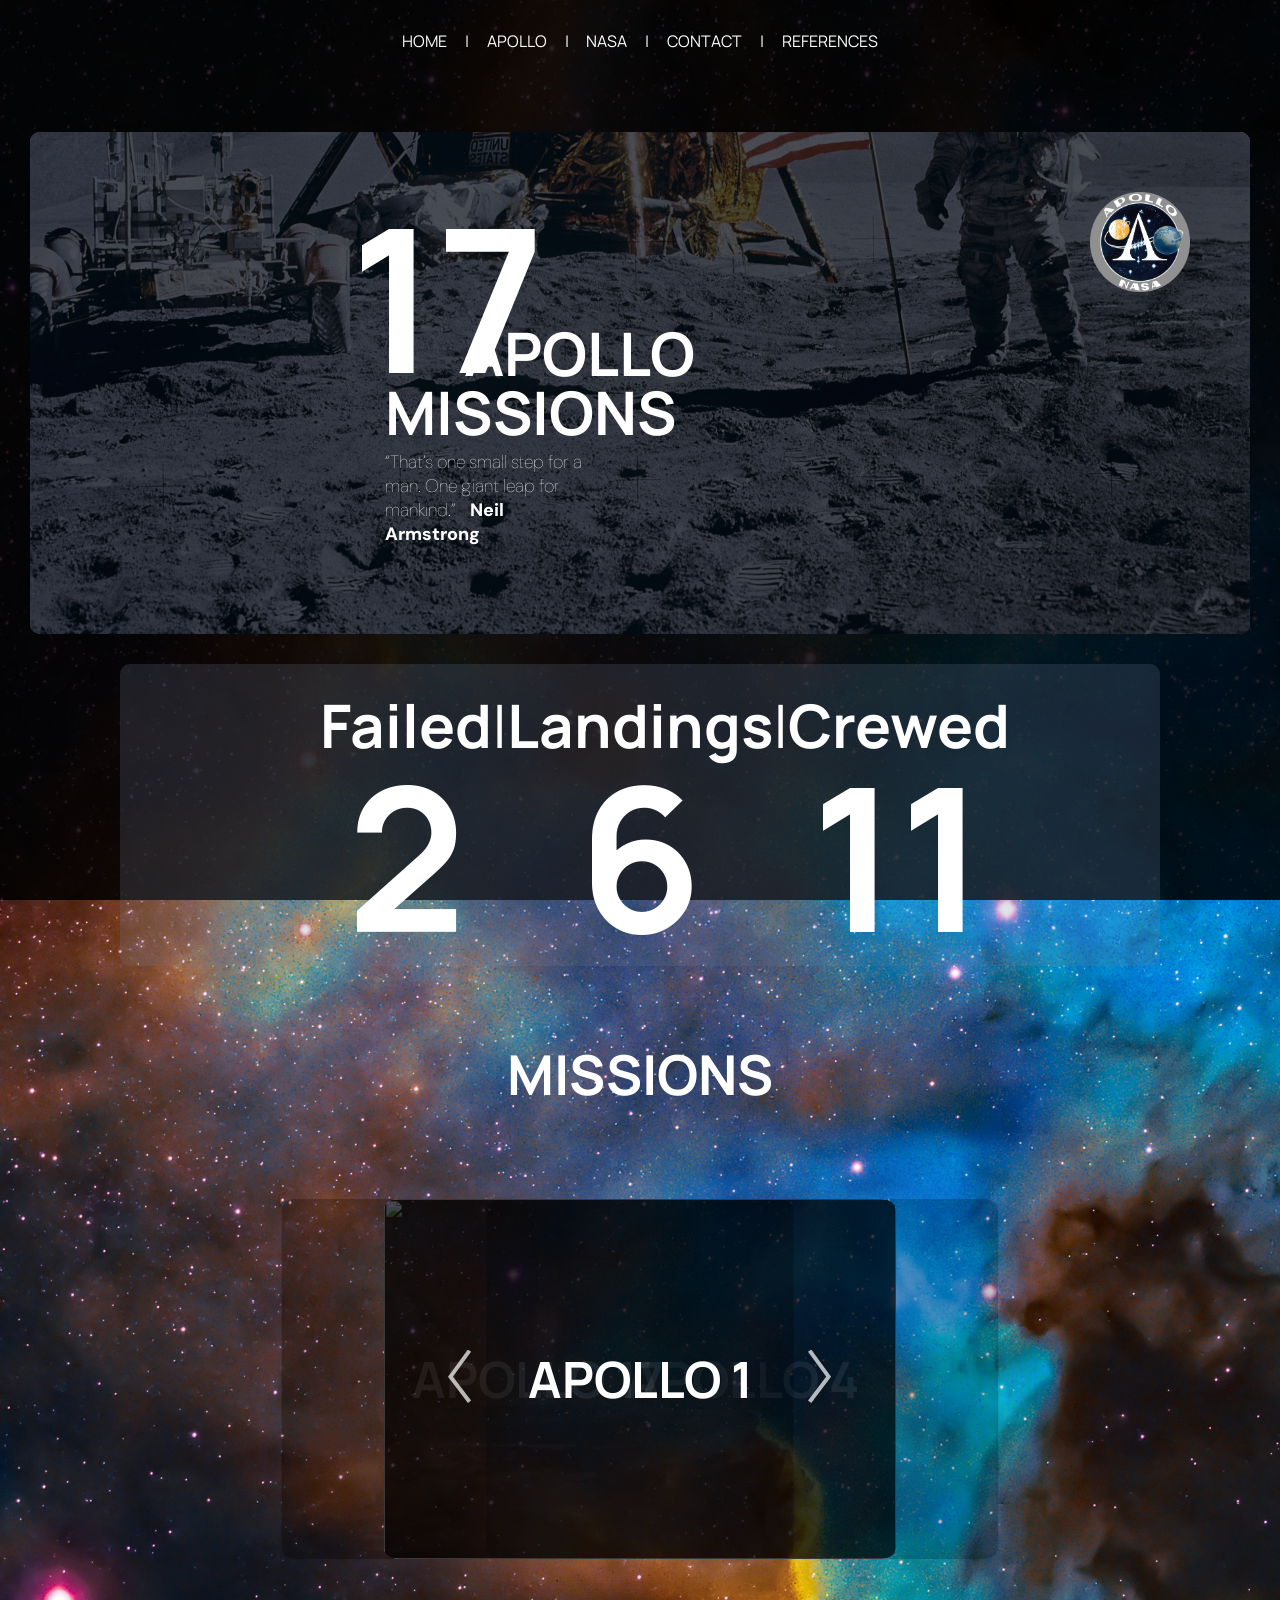
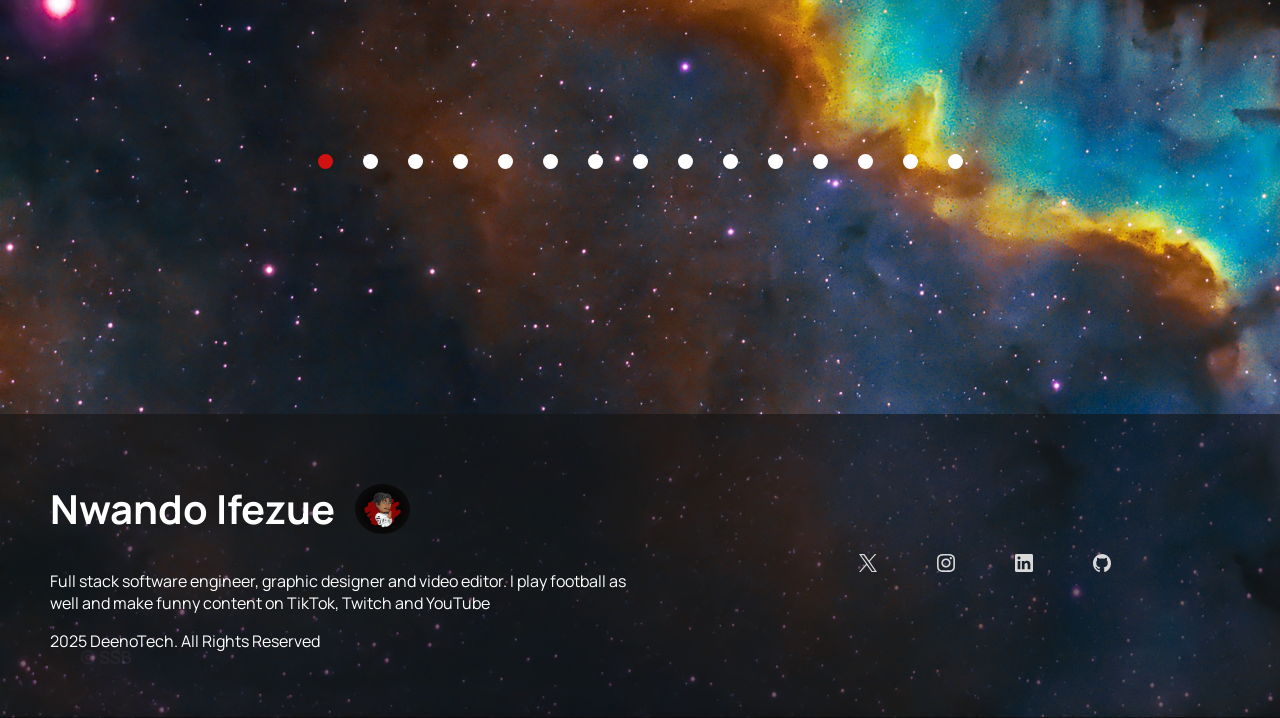
==== commit a4f3cb43: "added javascript" ====
--- a/pages/apollo.html
+++ b/pages/apollo.html
@@ -1,19 +1,43 @@
-<html>
+<!DOCTYPE html>
+<html lang="en">
     <head>
+        <meta charset="UTF-8">
         <link rel="stylesheet" href="../styles.css">
         <link href='https://fonts.googleapis.com/css?family=DM Sans' rel='stylesheet'>
         <link href='https://fonts.googleapis.com/css?family=Manrope' rel='stylesheet'>
+        <link rel="stylesheet" href="https://cdnjs.cloudflare.com/ajax/libs/font-awesome/4.7.0/css/font-awesome.min.css">
+        <title>Apollo</title>
+
     </head>
     <body id="apollo-page">
         <div id="background-fade"></div>
         <div class="global_navbar">
-            <ul>
+            <div>
                 <li><a href="../pages/index.html">HOME</a></li><span>|</span>
                 <li><a href="../pages/apollo.html">APOLLO</a></li><span>|</span>
                 <li><a href="../pages/nasa.html">NASA</a></li><span>|</span>
                 <li><a href="../pages/contact.html">CONTACT</a></li><span>|</span>
-                <li><a href="">REFERENCES</a></li>
-            </ul>
+                <li><a href="../pages/references.html">REFERENCES</a></li>
+            </div>
+        </div>
+        <div class="global_hamburger-menu">
+            <div class="main-content">
+                <div>
+                    <a href="javascript:void(0);" class="hamburger-icon" onclick="toggleHamburgerMenu()">
+                        <img src="../public/assets/hamburger-menu.svg" alt="">
+                    </a>
+                </div>
+                <div class="hamburger-logo">
+                    <a href="../pages/index.html" class="menu-logo"><img src="../public/images/deeno-logo.png" alt=""></a>
+                </div>
+            </div>
+            <div class="sub-navbar-content closed">
+                <li><a href="../pages/index.html">HOME</a></li>
+                <li><a href="../pages/apollo.html">APOLLO</a></li>
+                <li><a href="../pages/nasa.html">NASA</a></li>
+                <li><a href="../pages/contact.html">CONTACT</a></li>
+                <li><a href="../pages/references.html">REFERENCES</a></li>
+            </div>
         </div>
         <div id="main-body">
             <div id="top-section">
@@ -28,8 +52,7 @@
                     </div>
                     <p id="quote">“That’s one small step for a man. One giant leap for mankind.”   <span>  Neil Armstrong</span></p>
                 </div>
-                <div id="metric-section">
-
+                <div class="metric-section inside">
                     <div class="item">
                         <h5>Failed</h5>
                         <h1>2</h1>
@@ -46,37 +69,49 @@
                     </div>
                 </div>
             </div>
+            <div class="metric-section outside">
+                    <div class="item">
+                        <h5>Failed</h5>
+                        <h1>2</h1>
+                    </div>
+                    <span>|</span>
+                    <div class="item">
+                        <h5>Landings</h5>
+                        <h1>6</h1>
+                    </div>
+                    <span>|</span>
+                    <div class="item">
+                        <h5>Crewed</h5>
+                        <h1>11</h1>
+                    </div>
+                </div>
             <div id="missions">
                 <h1 id="header">MISSIONS</h1>
 
                 <div id="carousel-container">
-                    <div id="active-carousel">
-                        <div id="carousel-options">
-                            <button id="prev" class="carousel-buttons">
+                <div id="carousel">
+                    <div id="carousel-items" class="items">
+                        <div class="button-container">
+                            <div class="button">
                                 <img src="../public/assets/chevron-left.svg" alt="">
-                            </button>
-                            <h1 id="active-carousel-label">APOLLO 23</h1>
-                            <button id="next" class="carousel-buttons">
+                            </div>
+                            <div class="button">
                                 <img src="../public/assets/chevron-right.svg" alt="">
-                            </button>
+                            </div>
                         </div>
-                        <img src="../public/images/floating-in-space.jpg" id="active-carousel-image" alt="">
                     </div>
                 </div>
 
+
+                </div>
+                <div id="active-mission-sidesheet" class="hidden">
+                </div>
+
                 <div id="active-carousel-indicator">
-                    <span class="carousel-indicator"></span>
-                    <span class="carousel-indicator"></span>
-                    <span class="carousel-indicator"></span>
-                    <span class="carousel-indicator active"></span>
-                    <span class="carousel-indicator"></span>
-                    <span class="carousel-indicator"></span>
-                    <span class="carousel-indicator"></span>
-                    <span class="carousel-indicator"></span>
-                    <span class="carousel-indicator"></span>
                 </div>
             </div>
         </div>
+        <script src="../index.js"></script>
     </body>
     <footer class="global_footer">
     <div class="left-section">
@@ -88,18 +123,26 @@
         <p>2025 DeenoTech. All Rights Reserved</p>
     </div>
     <div class="right-section">
-        <div class="social-media-icons">
-            <img src="../public/assets/x.svg" alt="">
-        </div>
-        <div class="social-media-icons">
-           <img src="../public/assets/instagram.svg" alt="">
-        </div>
-        <div class="social-media-icons">
-            <img src="../public/assets/linkedin.svg" alt="">
-        </div>
-        <div class="social-media-icons">
-            <img src="../public/assets/github.svg" alt="">
-        </div>
+        <a href="https://x.com/ifezue_king" target="_blank">
+            <div class="social-media-icons">
+                <img src="../public/assets/x.svg" alt="">
+            </div>
+        </a>
+        <a href="https://www.instagram.com/ifezue_king/" target="_blank">
+            <div class="social-media-icons">
+                <img src="../public/assets/instagram.svg" alt="">
+            </div>
+        </a>
+        <a href="https://www.linkedin.com/in/nwando-ifezue-979a99273/" target="_blank">
+            <div class="social-media-icons">
+                <img src="../public/assets/linkedin.svg" alt="">
+            </div>
+        </a>
+        <a href="https://github.com/thekingdeeno" target="_blank">
+            <div class="social-media-icons">
+                <img src="../public/assets/github.svg" alt="">
+            </div>
+        </a>
     </div>
     </footer>
         
--- a/styles.css
+++ b/styles.css
@@ -1,7 +1,9 @@
+html{
+    margin: 0px;
+}
 body{
     background-color: #000000;
     color: white;
-    
 }
 .global_navbar{
     font-family: Manrope;
@@ -10,7 +12,10 @@
     display: flex;
     justify-content: center;
     align-items: center;
-    ul{
+    @media screen and (max-width: 1000px) {
+        display: none;
+    }
+    div{
         width: 40%;
         display: flex;
         justify-content: space-evenly;
@@ -20,6 +25,10 @@
             a{
                 text-decoration: none;
                 color: white;
+                transition: 200ms;
+                &:hover{
+                    color: rgba(255, 255, 255, 0.748);
+                }
             }
         }
         span{
@@ -27,26 +36,54 @@
         }
     }
 }
+
+
+
 #homepage{
     margin: 0px;
     #main-body{
         background-image: url('../deep_space_website/public/images/horizon_bg.jpg');
         background-repeat: no-repeat;
         background-size: cover;
-        height: 95%;
+        height: 100vh;
         padding: 30px;
         display: flex;
         justify-content: center;
         align-items: center;
+        @media screen and (max-width: 1000px) {
+            display: block;
+            min-height: 100%;
+        }
+        @media screen and (max-width: 500px) {
+            padding: 60px;
+        }
         #left-container{
             font-family: DM Sans;
             width: 50%;
+            @media screen and (max-width: 1000px) {
+                width: 100%;
+            }
+            #large-text-box{
+                @media screen and (max-width: 1000px) {
+                    padding: 40px;
+                    margin-top: 30px;
+                }
+            }
             h1{
                 font-size: 120px;
                 font-weight: bold;
                 padding: 0;
                 margin: 0;
                 line-height: 90%;
+                @media screen and (max-width: 1600px) {
+                    font-size: 100px;
+                }
+                @media screen and (max-width: 1280px) {
+                    font-size: 80px;
+                }
+                @media screen and (max-width: 500px) {
+                    font-size: 60px;
+                }
             }
             h1:last-child{
                 color: #076BB6;
@@ -54,6 +91,9 @@
             #button-container{
                 display: flex;
                 margin: 30px 0px;
+                @media screen and (max-width: 500px) {
+                    justify-content: space-between;
+                }
                 button{
                     width: 30%;
                     padding: 20px;
@@ -66,25 +106,37 @@
                     &:first-child{
                         margin-right: 20px
                     }
+                    transition: 200ms;
+                    &:hover{
+                        color: #f6f6f6cf;
+                        border: 5px solid #0c77c9;
+                        padding: 15px;
+                        cursor: pointer;
+                    }
+                    @media screen and (max-width: 500px) {
+                        font-size: 15px;
+                        padding: 10px;
+                    }
                 }
             }
         };
         #right-container{
             width: 50%;
-            /* height: 100%; */
-            /* background-color: #07B68D; */
+            @media screen and (max-width: 1000px) {
+                width: 100%;
+            }
             #right-inner{
                 background-color: #1B2740;
                 border-radius: 15px;
                 display: flex;
-                /* justify-content: space-evenly; */
+                justify-content: space-around;
                 align-items: center;
                 #page-nav{
                     padding: 20px;
                     display: block;
                     justify-content: center;
                     align-self: center;
-                    width: 40%;
+                    /* width: 40%; */
                     .nav-btns{
                         padding: 40px;
                         margin: 30px 0px;
@@ -92,21 +144,57 @@
                         justify-content: center;
                         align-items: center;
                         border-radius: 15px;
+
+                        @media screen and (max-width: 1400px) {
+                            width: 100px;
+                            height: 100px;
+                            img{
+                                height: 40px;
+                            }
+                            &:hover{
+                                width: 180px;
+                                height: 180px;
+                                img{
+                                    height: 100px;
+                                }
+                            }
+                        }
                     }
                     #apollo-btn{
                         background-color: #7E6EA4;
-                        width: 200px;
-                        height: 200px;
+                        width: 120px;
+                        height: 120px;
                         img{
-                            height: 120px;
+                            height: 60px;
+                            transition: 200ms;
+                        }
+                        transition: 200ms;
+                        &:hover{
+                            width: 200px;
+                            height: 200px;
+                            img{
+                                height: 120px;
+                            }
+                        }
+                        @media screen and (max-width: 1000px) {
+
                         }
                     }
                     #nasa-btn{
                         background-color: #707E9A;
                         width: 120px;
                         height: 120px;
+                        transition: 200ms;
                         img{
                             height: 60px;
+                            transition: 200ms;
+                        }
+                        &:hover{
+                            width: 200px;
+                            height: 200px;
+                            img{
+                                height: 120px;
+                            }
                         }
                     }
                 }
@@ -115,6 +203,9 @@
                     height: 50vh;
                     margin: 40px 0px;
                     position: relative;
+                    @media screen and (max-width: 1000px) {
+                        height: 30vh;
+                    }
                     .slide-boxes{
                         position: absolute;
                         border-radius: 20px;
@@ -163,33 +254,43 @@
     background-size: cover;
     margin: 0px;
     font-family: Manrope;
-    #background-fade{
-        background-color: #000000bf;
+    #background-fade{ 
+        background-color: #000000dc;
         height: 100%;
         width: 100%;
         z-index: -1;
         position: fixed;
     }
     #main-body{
-        padding: 50px;
+        /* padding: 50px;
+        @media screen and (max-width: 1000px) {
+            padding: 20px;   
+        } */
+        margin-top: 50px;
         #top-section{
-            background-color: #040815b6;  
+            background-color: #040815b6;
             border-radius: 10px;
             overflow: hidden;
             position: relative;
             place-content: center;
             justify-content: center;
             align-items: center;
-            margin: 0px;
+            margin: 0px 30px;
             #apollo-logo{
                 position: absolute;
                 width: 100px;
                 right: 0px;
                 margin: 60px;
+                @media screen and (max-width: 1000px) {
+                    width: 60px;
+                }
             }
             #apollo-pic{
                 position: absolute;
                 margin: -500px 0px -100px 0px;
+                @media screen and (max-width: 1000px) {
+                    margin: -500px 0px -100px 0px;
+                }
                 z-index: -1;
                 width: 100%;
                 transform: scaleX(-1);
@@ -205,6 +306,13 @@
                     margin: 0px;
                     line-height: 40px;
                 }
+                 @media screen and (max-width: 1000px) {
+                    margin: 0px;
+                    width: 60%;
+                    .heading{
+                        font-size: 30px;
+                    }
+                }
                 #top-side{
                     display: flex;
                     position: relative;
@@ -220,6 +328,16 @@
                         top: 130.5px;
                         left: 113.5px;
                     }
+                    @media screen and (max-width: 1000px) {
+                        #big-number{
+                            line-height: 100px;
+                            font-size: 130px;
+                        }
+                        #text{
+                            top: 70px;
+                            left: 73px;
+                        }
+                    }
                 }
                 #bottom-side{
                     #text{
@@ -239,7 +357,8 @@
                     margin-left: 10px;
                 }
             }
-            #metric-section{
+        }
+            .metric-section{
                 background-color: #707e9a37;
                 display: flex;
                 justify-content: space-between;
@@ -248,6 +367,9 @@
                 margin: auto;
                 margin-bottom: 40px;
                 border-radius: 10px;
+                @media screen and (max-width: 1000px) {
+                    margin-top: 150px;
+                }
                 span{
                     font-size: 60px;
                 }
@@ -262,22 +384,43 @@
                         margin: 0px;
                         line-height: 180px;
                     }
-                }
-            }
-        }
+                @media screen and (max-width: 1000px) {
+                    h5{
+                        font-size: 40px;
+                    }
+                    h1{
+                        font-size: 140px;
+                    }
+                }
+                }
+                &.outside{
+                    margin-top: 30px;
+                }
+                @media screen and (max-width: 1350px) {
+                    &.inside{
+                        display: none;
+                    }
+                }
+                @media screen and (min-width: 1351px) {
+                    &.outside{
+                        display: none;
+                    }
+                }
+            }
         #missions{
             text-align: center; 
-            margin: 200px 0px;
+            margin: 0px 0px 200px 0px;
             #header{
                 font-size: 55px;
                 padding: 30px;
             }
             #carousel-container{
+                /* padding: 40px; */
+                /* overflow: hidden; */
                 display: flex;
                 justify-content: center;
                 align-items: center;
                 width: 100%;
-                margin: 20px 0px;
                 #active-carousel{
                     width: 50%;
                     height: 50%;
@@ -305,6 +448,186 @@
                             border: none;
                             background-color: rgba(0, 0, 0, 0);
                             color: white;
+                        }
+                    }
+                }
+            }
+
+            #carousel{
+                /* background-color: #7607b6; */
+                padding: 200px 0px 300px 0px;
+                position: relative;
+                .items {
+                    transform: translate(-50%, -50%);
+                    user-select: none;
+                }
+
+                .items .carousel-item {
+                position: absolute;
+                top: 50%;
+                left: 50%;
+                transform: translate(-50%, -50%);
+                width: 40vw;
+                height: 40vh;
+                border-radius: 3%;
+                overflow: hidden;
+                transition: all 300ms ease-in-out;
+                z-index: -1;
+                opacity: 0;
+                .carousel-item-title{
+                    font-size: 50px;
+                }
+                @media screen and (min-width: 700px) and (max-width: 1000px) {
+                    height: 22vh;
+                    width: 60vw;
+                    .carousel-item-title{
+                        font-size: 40px;
+                    }
+                }
+                }
+
+                .carousel-item img {
+                width: 100%;
+                height: 100%;
+                object-fit: cover;
+                }
+
+                .carousel-item.active {
+                opacity: 1;
+                z-index: 99;
+                box-shadow: 0px 0px 105px -35px rgba(244, 244, 244, 0.159);
+                &:hover{
+                    cursor: pointer;
+                }
+                }
+
+                .carousel-item.prev {
+                z-index: 2;
+                opacity: 0.25;
+                transform: translate(-70%, -50%);
+                box-shadow: 0px 0px 105px -35px rgb(64, 116, 245);
+                }
+
+                .carousel-item.next {
+                z-index: 2;
+                opacity: 0.25;
+                transform: translate(-30%, -50%);
+                box-shadow: 0px 0px 105px -35px rgba(219, 31, 31, 0.852);
+                }
+
+                .carousel-item #mission-name{
+                    position: absolute;
+                    z-index: 100;
+                }
+
+                .items  .button-container{
+                position: absolute;
+                top: 50%;
+                left: 50%;
+                transform: translate(-50%, -50%);
+                width: 30vw;
+                z-index: 120;
+                
+                }
+
+                .button-container .button {
+                color: #ffffff;
+                cursor: pointer;
+                position: relative;
+                transition: all 300ms ease-in-out;
+                }
+
+                .button-container .button:hover {
+                    opacity: 1;
+                }
+
+                .button-container .button:before {
+                position: absolute;
+                top: 50%;
+                left: 50%;
+                transform: translate(-50%, -50%);
+                width: 50px;
+                height: 50px;
+                /* background-color: rgb(165, 156, 156); */
+                border-radius: 50%;
+                z-index: -99;
+                }
+
+                .button-container .button:nth-child(1) {
+                float: left;
+                }
+
+                .button-container .button:nth-child(2) {
+                float: right;
+                }
+            }
+
+            #active-mission-sidesheet{
+                position: fixed;
+                overflow: hidden;                
+                height: 100%;
+                width: 100%;
+                top: 0px;
+                left: 0px;
+                background-color: #000000;
+                display: flex;
+                justify-content: space-around;
+                align-items: center;
+                transition: 500ms;
+                &.hidden{
+                    width: 0%;
+                    font-size: 0px;
+                    opacity: 0;
+                }
+
+                &.show{
+                    width: 100%;
+                }
+                #section-one{
+                    width: 70%;
+                    max-height: 80%;
+                    overflow: hidden;
+                    img{
+                        width: 70%;
+                        border-radius: 15px;
+                    }
+                }
+                #section-two{
+                    width: 30%;
+                    justify-content: center;
+                    text-align: center;
+                    margin-right: 150px;
+                    button{
+                        border: none;
+                        background-color: transparent;
+                        color: rgb(106, 45, 45);
+                        font-size: 15px;
+                        margin-top: 40px;
+                        padding: 2px;
+                        &:hover{
+                            padding: 0px;
+                            cursor: pointer;
+                            font-size: 17px;
+                            color: rgb(134, 47, 47);
+
+                        }
+                    }
+                    h1{
+                        font-size: 60px;
+                    }
+                    p{
+                        font-size: 30px;
+                    }
+                }
+                @media screen and (max-width: 1000px) {
+                    display: block;
+                    justify-content: center;
+                    align-items: center;
+                    padding-top: 50px;
+                    #section-one, #section-two{
+                        width: 100%;
+                        p{
+                            padding: 30px;
                         }
                     }
                 }
@@ -322,8 +645,17 @@
                     border-radius: 50%;
                     background-color: #ffffff;
                     margin: 15px;
-                }
-                .active{
+                    transition: 500ms;
+                    &:hover{
+                        cursor: pointer;
+                        margin: 13px;
+                        height: 17px;
+                        width: 17px;
+                        transition: 500ms;
+
+                    }
+                }
+                .active-indicator{
                     background-color: #D21111;
                 }
             }
@@ -335,6 +667,7 @@
     background-image: url('../deep_space_website/public/images/nasa-bg.jpg');
     background-repeat: no-repeat;
     background-size: cover;
+    width: 100%;
     #background-fade{
         background-color: #00000099;
         height: 100%;
@@ -343,7 +676,7 @@
         position: fixed;
     }
     margin: 0px;
-    padding: 0px 40px;
+    /* padding: 0px 40px; */
     font-family: Manrope;
     #main-body{
         margin-top: 50px;
@@ -360,6 +693,9 @@
                     float: left;
                     margin-right: 15px;
                     width: 40%;
+                    @media screen and (max-width: 1000px) {
+                        width: 100%;
+                    }
                     padding: 30px;
                     opacity: 60%;
                     position: relative;
@@ -375,6 +711,9 @@
                 }
                 #text-container{
                     padding: 30px;
+                    @media screen and (max-width: 1000px) {
+                        font-size: 20px;
+                    }
                 }
             }
         }
@@ -395,7 +734,12 @@
             }
         }
         #space-shuttles{
-            padding: 50px;
+            .opened{
+                display: initial;
+            }
+            .closed{
+                display: none;
+            }
             width: 100%;
             display: flex;
             justify-content: center;
@@ -422,6 +766,12 @@
                     align-items: center;   
                     border-radius: 10px;
                     margin: 10px;
+                    transition: 500ms;
+                    &:hover{
+                        cursor: pointer;
+                        background-color: #00000044; 
+                        transition: 500ms;
+                    }
                     img{
                         position: absolute;
                         margin: auto;
@@ -516,22 +866,149 @@
                     }
                 }
             }
-            
+            @media screen and (max-width: 1100px) {
+                display: none;
+            }
+        }
+
+        #space-shuttle_mobile{
+            @media screen and (min-width: 1101px) {
+                display: none;
+            }
+            #header-div{
+                display: flex;
+                justify-content: space-between;
+                align-items: center;
+                margin: 20px;
+                .text-box{
+                    height: 100%;
+                    border-radius: 10px;
+                }
+                #text-box-1{
+                    grid-column: span 2;
+                    display: flex;
+
+                    #text-container{
+                        margin-top: auto;
+                        padding: 10px;
+                        h1{
+                            font-size: 50px;
+                            margin: 0px;
+                        }
+                    }
+                }
+                #text-box-2{
+                    grid-row: span 2;
+                    display: flex;
+                    #text-box-2_wrapper{
+                        margin: auto;
+                        h1{
+                            font-size: 60px;
+                            margin: 0px;
+                        }
+                        p{
+                            font-size: 20px;
+                            margin: 0px;
+                        }
+                        #missions-metric{
+                            h1{
+                                color: #6B75FF;
+                            }
+                        }
+                        #shuttles-metric{
+                            h1{
+                                color: #278EDC;
+                            }
+                        }
+                    }
+                }
+            }
+            #data-div{
+                    margin: 20px;
+                .shuttle-box{
+                    background-color: #0000008b;  
+                    height: 15vh;
+                    width: 100%;
+                    overflow: hidden;
+                    position: relative;
+                    margin: 30px 0px;
+                    border-radius: 10px;
+                    /* place-content: center; */
+                    justify-content: center;
+                    align-items: center;
+                    img{
+                        position: absolute;
+                        margin-bottom: auto; 
+                        width: 100%;
+                        z-index: -1;
+                        margin-top: -25%;
+                    }
+                    .intext-box{
+                        position: absolute;
+                        width: 100%;
+                        text-align: left;
+                        top: 0px;
+                        padding: 20px;
+                        h3{
+                            font-size: 35px;
+                            font-weight: bold;
+                            margin: 0px;
+                        }
+                        p{
+                            font-size: 20px;
+                            font-style: normal;
+                            font-weight: 900;
+                        }
+                    } 
+                }
+            }
+        }
+
+        #space-shuttle-overlay{
+            display: none;
+            position: fixed;
+            background-color: #000000;
+            top: 0px;
+            left: 0px;
+            height: 100%;
+            width: 100%;
+            z-index: 1;
+            justify-content: center;
+            align-items: center;
+            cursor: pointer;
+            opacity: 0;
+            transition: 400ms;
+            img{
+                width: 100%;
+            }
         }
 
         #space-station{
             display: flex;
             justify-content:center;
             padding: 100px;
+            @media screen and (max-width: 1000px) {
+                display: block;
+            }
             #image{
                 background-color: #000000;
                 width: 40%;
+                @media screen and (max-width: 1000px) {
+                    width: 100%;
+                    overflow: hidden;
+                    border-radius: 10px;
+                }
                 margin-right: 30px;
                 position: relative;
                 #text-container{
                     position: absolute;
                     bottom: 0px;
                     padding: 20px;
+                    @media screen and (max-width: 1000px) {
+                        display: flex;
+                        justify-content: space-evenly;
+                        width: 100%;
+                    }
                     h1{
                         font-size: 70px;
                         margin: 0%;
@@ -541,22 +1018,28 @@
                 img{
                     width: 100%;
                     opacity: 50%;
+                    @media screen and (max-width: 1000px) {
+                        margin: -180px 0px;
+                    }
                 }
             }
             #text{
                 width: 40%;
+                @media screen and (max-width: 1000px) {
+                    width: 100%;
+                    text-align: center;
+                }
             }
         }
 
         #nasa-iotd{
             width: 100%;
             text-align: center;
-            margin-top: 300px;
-            h1{
-                padding: 30px;
-            }
+            overflow: hidden;
+
             img{
                 border-radius: 10px;
+                width: 90%;
             }
         }
     }
@@ -567,6 +1050,7 @@
     background-repeat: no-repeat;
     background-size: cover;
     background-position: center;
+    background-position-y: 60%;
     margin: 0px;
     font-family: Marcellus;
     #background-fade{
@@ -578,9 +1062,19 @@
     };
     #main-body{
         padding: 30px 100px;
-        margin: 50px 100px 200px 100px;
+        margin: 100px 100px 200px 100px;
+                height: 70vh;
+        @media screen and (max-width: 1000px){
+            margin: 0px;
+            margin-top: 50px;
+            min-height: 75%;
+        }
+        
         #top-container{
             width: 50%;
+            @media screen and (max-width: 1000px) {
+                    width: 80%;
+                }
             #title{
                 font-size: 100px;
                 margin: 0px
@@ -588,14 +1082,24 @@
             #subheading{
                 font-size: 25px;
                 width: 50%;
+                @media screen and (max-width: 1000px) {
+                    width: 100%;
+                }
             };
         }
         #bottom-container{
             display: flex;
             justify-content: space-between;
             align-items: end;
+            @media screen and (max-width: 1000px) {
+                display: block;
+                justify-content: center;
+            }
             #form-container{
                 width: 45%;
+                @media screen and (max-width: 1000px) {
+                    width: 100%;
+                }
                 form{
                     margin: 0px;
                 }
@@ -610,8 +1114,14 @@
                         font-size: 18px;
                         width: 100%;
                         color: #ffffff;
+                        @media screen and (max-width: 1000px) {
+                            font-size: 30px;
+                        }
                         &::placeholder{
                             color: #ffffff;
+                        }
+                        &:focus{
+                                outline-width: 0;
                         }
                     }
                 }
@@ -623,10 +1133,20 @@
                     margin-top: 10px;
                     background-color: #696969;
                     color: #ffffff;
+                    @media screen and (max-width: 1000px) {
+                        margin-bottom: 100px;
+                    }
+                    &:hover{
+                        cursor: pointer;
+                    }
                 }
             }
             #contact-details{
                 width: 40%;
+                @media screen and (max-width: 1000px) {
+                    width: 100%;
+                    font-size: 30px;
+                }
                 #details{
                     .detail{
                         line-height: 50%;
@@ -636,9 +1156,6 @@
                             font-weight: 900;
                             font-size: 20px;
                         }
-                        p{
-
-                        }
                     }
                 }
                 #link-icons{
@@ -654,12 +1171,62 @@
     }
 }
 
+#references-page{
+    background-image: url('/deep_space_website/public/images/references-bg.jpg');
+    background-repeat: no-repeat;
+    background-size: cover;
+    background-position: center;
+    background-position-y: 70%;
+    margin: 0px;
+    font-family: Marcellus;
+    #background-fade{
+        background-color: #000000a2;
+        height: 100%;
+        width: 100%;
+        z-index: -1;
+        position: fixed;
+    };
+    #main-body{
+        padding: 30px 100px;
+        margin: 100px 100px 200px 100px;
+        height: 70vh;
+        @media screen and (max-width: 1000px){
+            margin: 0px;
+            margin-top: 50px;
+            min-height: 100%;
+        }
+
+        #content{
+            width: 65%;
+            h1{
+                font-size: 100px;
+            }
+            p{
+                font-size: 20px;
+            }
+        }
+        @media screen and (max-width: 1000px) {
+            min-height: 75%;
+            #content{
+                width: 100%;
+                p{
+                    font-size: 30px;
+                }
+            }
+        }
+    }
+}
+
 .global_footer{
     background-color: #151515a2;
     color: white;
     display: flex;
     align-items: center;
     font-family: Manrope;
+    position: relative;
+    width: 100%;
+    bottom: 0px;
+    float: bottom;
     .left-section{
         padding: 50px;
         width: 50%;
@@ -670,6 +1237,11 @@
                 font-size: 40px;
                 margin: 0px;
             }
+            @media screen and (max-width: 1050px) {
+                h1{
+                    margin: 0px 50px;
+                }
+            }
             img{
                 height: 50px;
                 margin: 20px;
@@ -686,4 +1258,76 @@
             margin: 30px;
         }
     }
+    @media screen and (max-width: 1050px) {
+        display: block;
+        /* margin: 150px; */
+        background-color: #000000;
+        .left-section,.right-section {
+            padding: 0px;
+            width: 100%;
+            p{
+                font-size: 25px;
+                margin: 0px 50px;
+            }
+            img{
+                height: 50px;
+                margin: 20px;
+            }
+        }
+    }
 }
+
+.global_hamburger-menu{
+    width: 100%;
+    display: none;
+    @media screen and (max-width: 1000px) {
+        display: initial;
+    }
+    .main-content{
+        display: flex;
+        justify-content: space-between;
+        align-items: center;
+        background-color: #000000;
+
+        .hamburger-icon{
+            margin: 30px
+        };
+        .hamburger-logo{
+            margin: 30px;
+            img{
+                border-radius: 50%;
+                height: 50px;
+            }
+        };
+    }
+    .sub-navbar-content {
+            display: block;
+            background-color: #000000;
+            transition: 500ms;
+            position: absolute;
+            width: 100%;
+            margin: 0px;
+            padding-bottom: 30px;
+            z-index: 1;
+            &.opened{
+                transition: 500ms;
+            }
+            &.closed{
+                transition: 500ms;
+
+                height: 0px;
+                display: none;
+                overflow: hidden;
+                margin: 0px;
+            }
+            li{            
+                list-style: none;
+                padding: 20px 20px;
+                a{
+                    text-decoration: none;
+                    color: white;
+                    font-size: 30px;
+                }
+            }
+    }
+}
